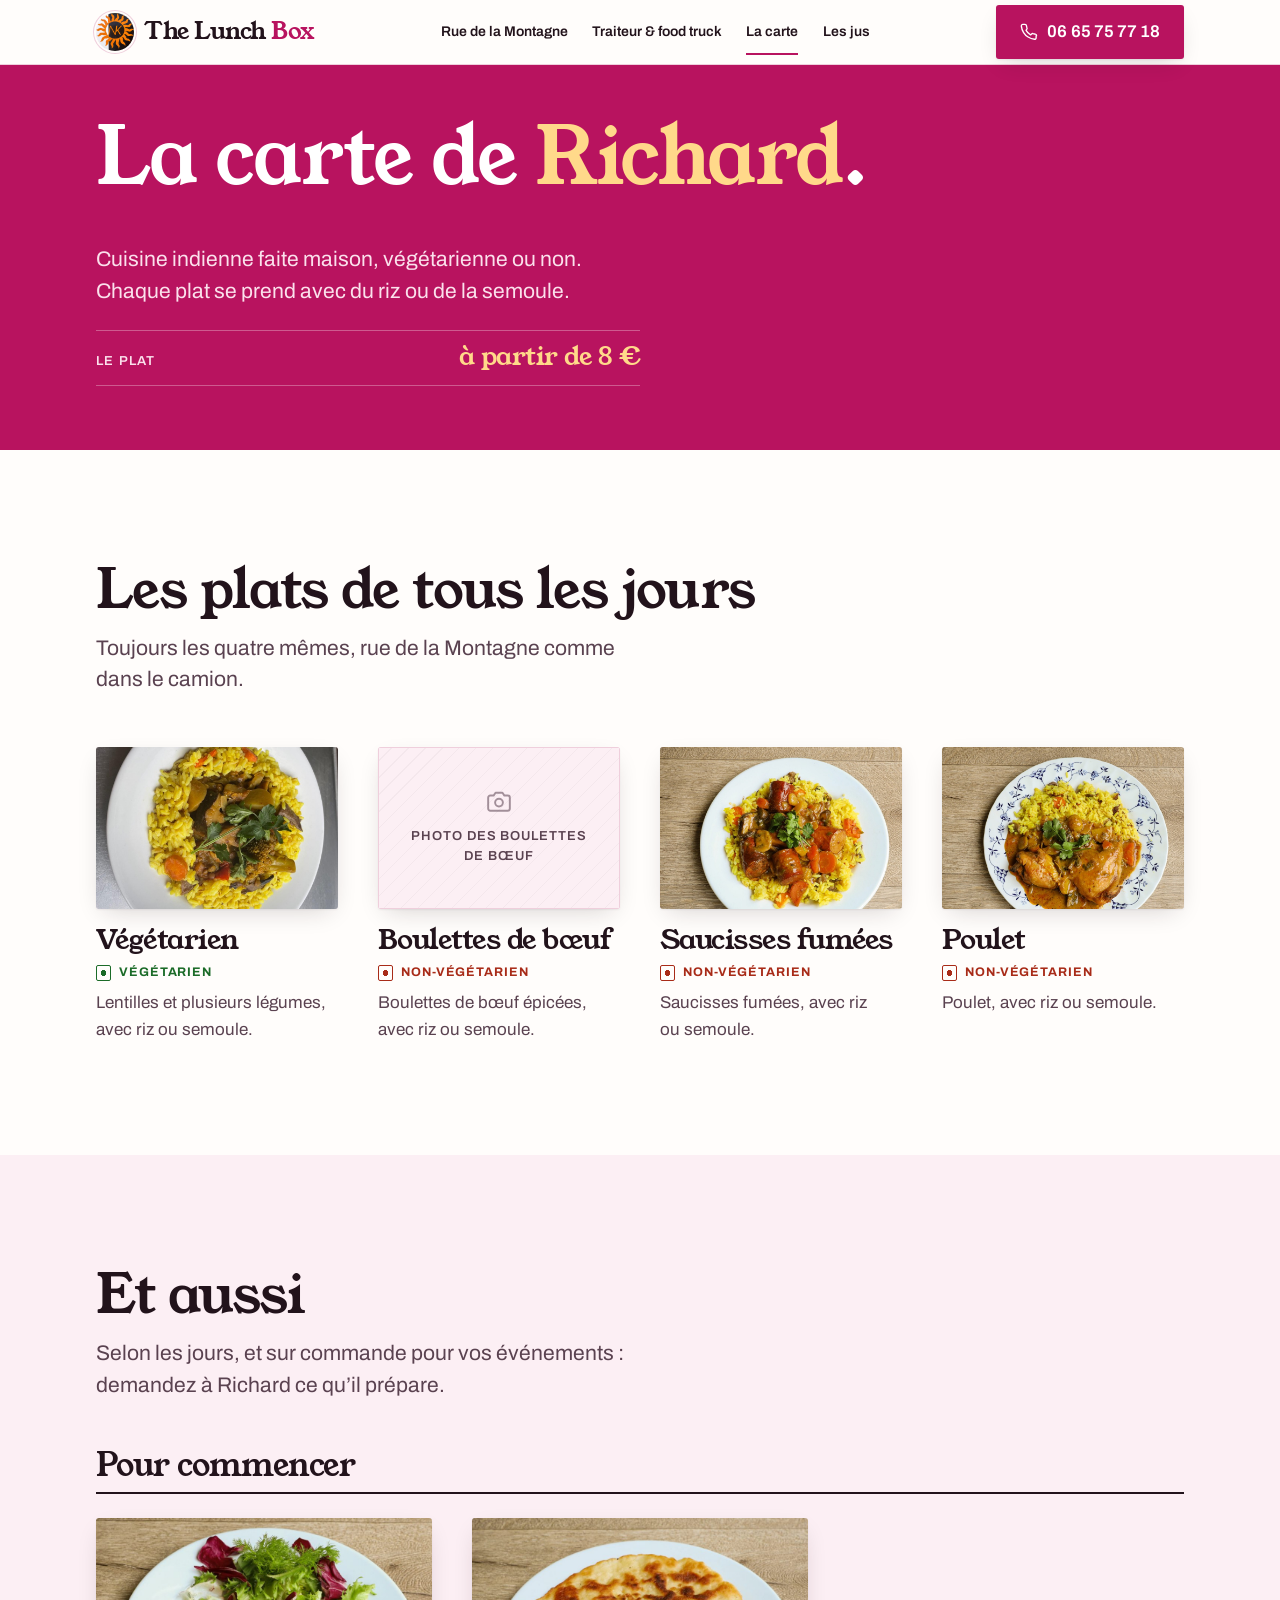
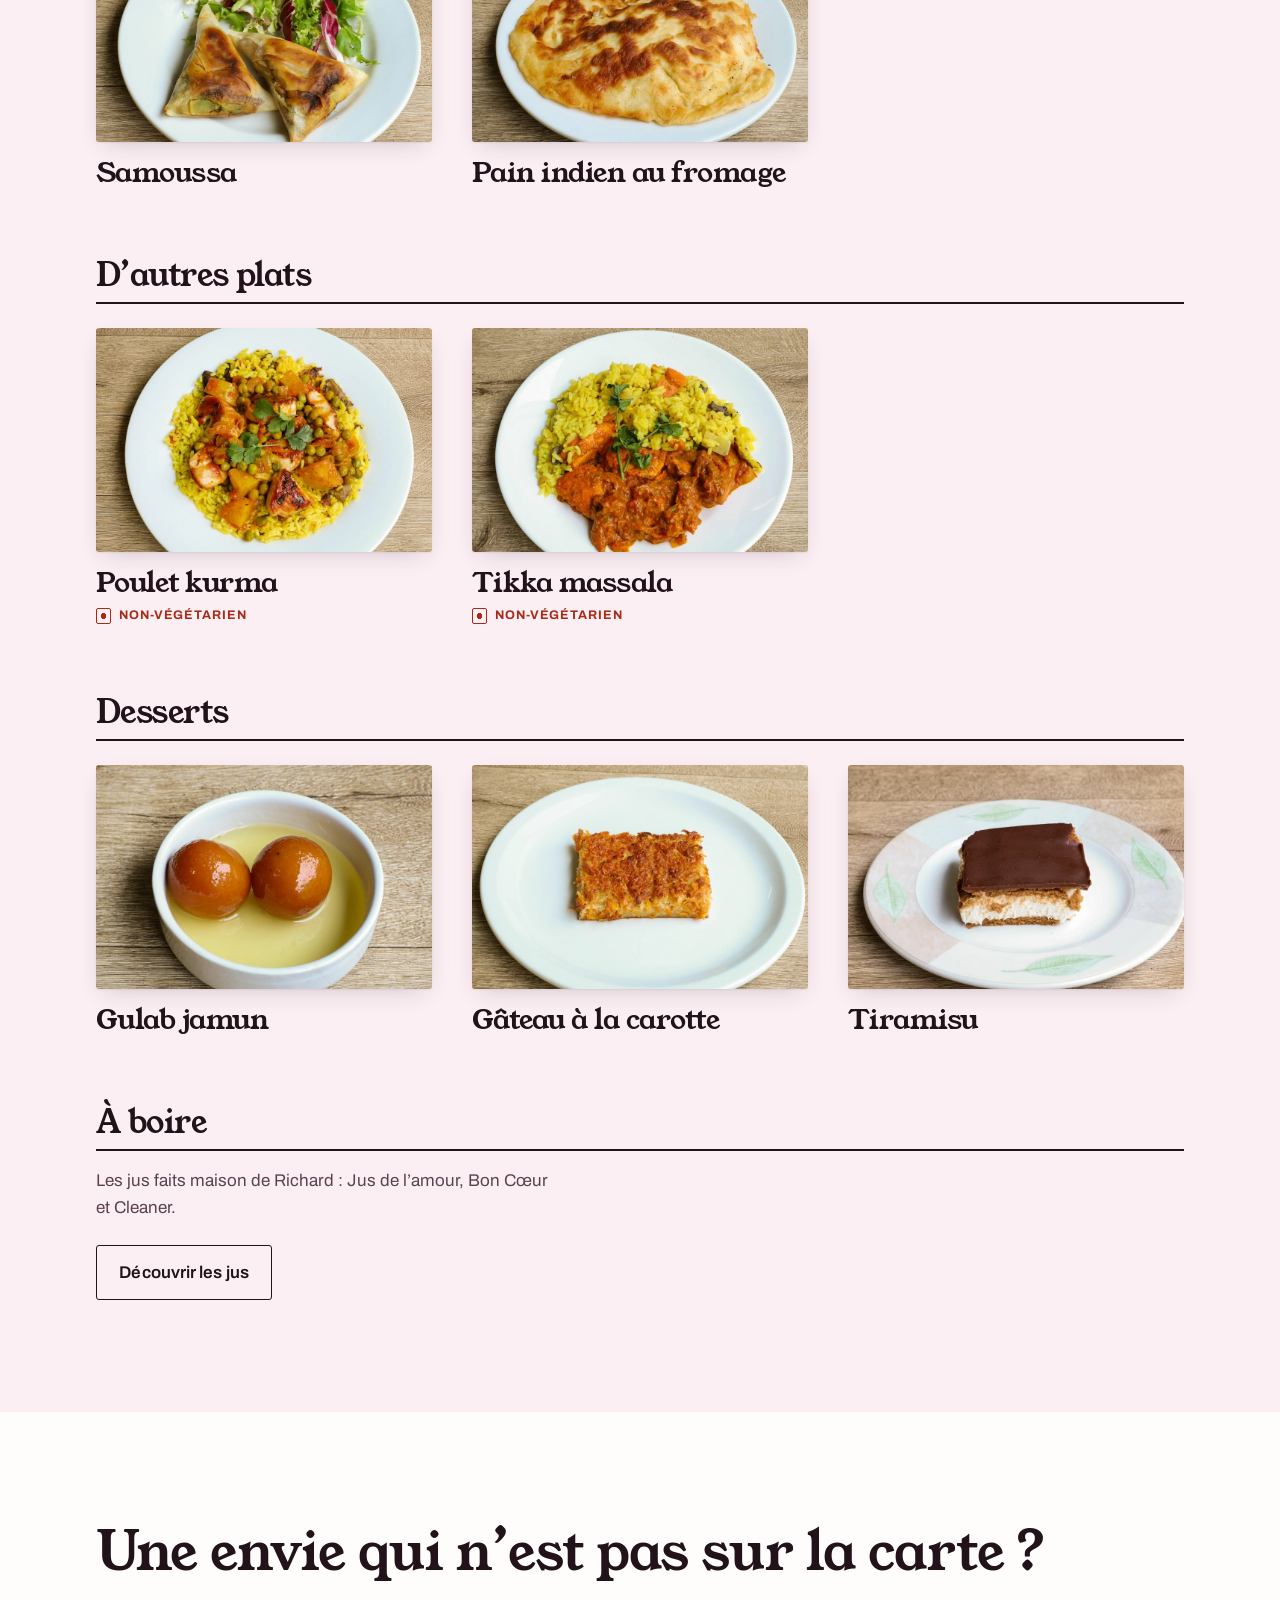
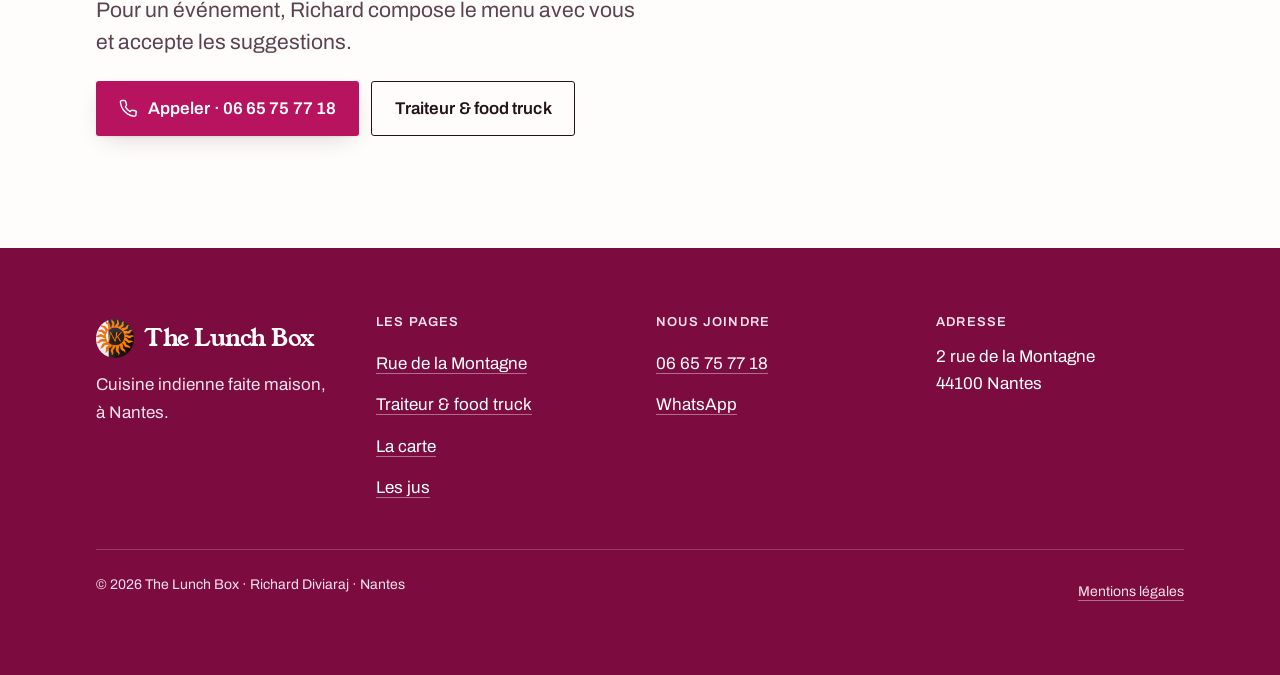
==== carte.html @ 234e93e1 "Passe le site à cinq pages, en couleurs vives, avec les retours de Richard - Accueil rue de la Monta" ====
<!doctype html>
<html lang="fr">
<head>
<meta charset="utf-8">
<meta name="viewport" content="width=device-width, initial-scale=1">
<title>La carte — cuisine indienne de Richard, The Lunch Box Nantes</title>
<meta name="description" content="La carte de The Lunch Box à Nantes : poulet, boulettes de bœuf, saucisses fumées, végétarien, avec riz ou semoule, à partir de 8 €. Samoussas, pain indien au fromage, poulet kurma, tikka massala, gulab jamun, desserts.">
<link rel="canonical" href="https://thelunchbox-nantes.fr/carte.html">
<meta name="theme-color" content="#B8135F">
<link rel="icon" href="favicon.ico" sizes="any">
<link rel="icon" href="assets/img/favicon-48.png" type="image/png" sizes="48x48">
<link rel="apple-touch-icon" href="assets/img/apple-touch-icon.png">

<meta property="og:url" content="https://thelunchbox-nantes.fr/carte.html">
<meta property="og:type" content="website">
<meta property="og:locale" content="fr_FR">
<meta property="og:site_name" content="The Lunch Box">
<meta property="og:title" content="La carte de Richard — The Lunch Box, Nantes">
<meta property="og:description" content="Cuisine indienne faite maison, à partir de 8 €.">
<meta property="og:image" content="https://thelunchbox-nantes.fr/assets/img/lunchbox.jpg">

<link rel="preconnect" href="https://fonts.googleapis.com">
<link rel="preconnect" href="https://fonts.gstatic.com" crossorigin>
<link href="https://fonts.googleapis.com/css2?family=Young+Serif&family=Archivo:wght@400;500;600;700&display=swap" rel="stylesheet">
<link rel="stylesheet" href="assets/css/site.css?v=2026-10-14c">

<script type="application/ld+json">
{
  "@context": "https://schema.org",
  "@type": "Menu",
  "name": "La carte de The Lunch Box",
  "url": "https://thelunchbox-nantes.fr/carte.html",
  "inLanguage": "fr",
  "hasMenuSection": [
    {
      "@type": "MenuSection",
      "name": "Les plats de tous les jours",
      "hasMenuItem": [
        { "@type": "MenuItem", "name": "Végétarien", "description": "Lentilles et plusieurs légumes, avec riz ou semoule.", "suitableForDiet": "https://schema.org/VegetarianDiet" },
        { "@type": "MenuItem", "name": "Boulettes de bœuf", "description": "Boulettes de bœuf épicées, avec riz ou semoule." },
        { "@type": "MenuItem", "name": "Saucisses fumées", "description": "Saucisses fumées, avec riz ou semoule." },
        { "@type": "MenuItem", "name": "Poulet", "description": "Poulet, avec riz ou semoule." }
      ]
    },
    {
      "@type": "MenuSection",
      "name": "Et aussi",
      "hasMenuItem": [
        { "@type": "MenuItem", "name": "Samoussa" },
        { "@type": "MenuItem", "name": "Pain indien au fromage" },
        { "@type": "MenuItem", "name": "Poulet kurma" },
        { "@type": "MenuItem", "name": "Tikka massala" },
        { "@type": "MenuItem", "name": "Gulab jamun" },
        { "@type": "MenuItem", "name": "Gâteau à la carotte" },
        { "@type": "MenuItem", "name": "Tiramisu" }
      ]
    }
  ]
}
</script>
</head>
<body>

<!-- Jeu d'icônes : tracé à la main, une seule graisse de trait. -->
<svg width="0" height="0" style="position:absolute" aria-hidden="true" focusable="false">
  <defs>
    <g id="i-phone" fill="none" stroke="currentColor" stroke-width="1.8" stroke-linecap="round" stroke-linejoin="round">
      <path d="M21.5 16.9v2.8a2 2 0 0 1-2.2 2 19.6 19.6 0 0 1-8.5-3 19.3 19.3 0 0 1-6-6 19.6 19.6 0 0 1-3-8.6 2 2 0 0 1 2-2.2h2.8a2 2 0 0 1 2 1.7c.1 1 .4 1.9.7 2.8a2 2 0 0 1-.4 2.1L8.1 9.9a16 16 0 0 0 6 6l1.4-1.3a2 2 0 0 1 2.1-.4c.9.3 1.8.6 2.8.7a2 2 0 0 1 1.7 2Z"/>
    </g>
    <g id="i-pin" fill="none" stroke="currentColor" stroke-width="1.8" stroke-linecap="round" stroke-linejoin="round">
      <path d="M20 10.5c0 5.7-8 11.5-8 11.5s-8-5.8-8-11.5a8 8 0 0 1 16 0Z"/><circle cx="12" cy="10.3" r="2.9"/>
    </g>
    <g id="i-route" fill="none" stroke="currentColor" stroke-width="1.8" stroke-linecap="round" stroke-linejoin="round">
      <path d="M21.4 2.6 2.9 10.2c-.8.3-.8 1.5.1 1.7l7.6 2 2 7.6c.2.9 1.4.9 1.7.1Z"/>
    </g>
    <g id="i-camera" fill="none" stroke="currentColor" stroke-width="1.8" stroke-linecap="round" stroke-linejoin="round">
      <path d="M22 19a2 2 0 0 1-2 2H4a2 2 0 0 1-2-2V9a2 2 0 0 1 2-2h3l1.8-2.6h6.4L17 7h3a2 2 0 0 1 2 2Z"/><circle cx="12" cy="13.5" r="3.6"/>
    </g>
    <g id="i-ext" fill="none" stroke="currentColor" stroke-width="1.8" stroke-linecap="round" stroke-linejoin="round">
      <path d="M7 17 17 7M9.5 7H17v7.5"/>
    </g>
    <path id="i-star" d="M12 2.4 15 8.5l6.7 1-4.9 4.7 1.2 6.7L12 17.7l-6 3.2 1.2-6.7L2.3 9.5l6.7-1Z" fill="currentColor"/>
    <path id="i-wa" fill="currentColor" d="M12.05 0C5.5 0 .16 5.34.16 11.89c0 2.1.55 4.15 1.59 5.95L.06 24l6.3-1.65a11.88 11.88 0 0 0 5.69 1.45c6.55 0 11.89-5.34 11.89-11.89A11.82 11.82 0 0 0 12.05 0Zm0 21.79a9.87 9.87 0 0 1-5.03-1.38l-.36-.21-3.74.98 1-3.65-.24-.37a9.86 9.86 0 0 1-1.51-5.26 9.89 9.89 0 0 1 16.88-6.99 9.83 9.83 0 0 1 2.89 7 9.89 9.89 0 0 1-9.89 9.88Zm5.42-7.4c-.3-.15-1.76-.87-2.03-.97-.27-.1-.47-.15-.67.15-.2.3-.77.96-.94 1.16-.18.2-.35.22-.65.08-.3-.15-1.25-.47-2.39-1.48-.88-.79-1.48-1.76-1.65-2.06-.17-.3-.02-.46.13-.6.14-.14.3-.35.44-.52.15-.18.2-.3.3-.5.1-.2.05-.37-.02-.52-.08-.15-.67-1.61-.92-2.2-.24-.58-.49-.5-.67-.51h-.57c-.2 0-.52.07-.79.37-.27.3-1.04 1.02-1.04 2.48s1.07 2.87 1.21 3.07c.15.2 2.1 3.2 5.08 4.49.71.3 1.26.49 1.7.62.7.23 1.35.2 1.87.12.57-.09 1.75-.72 2-1.41.25-.7.25-1.29.18-1.42-.08-.12-.28-.2-.57-.35Z"/>
  </defs>
</svg>

<header class="top">
  <div class="wrap top__in">
    <a class="mark" href="index.html"><img src="assets/img/logo-nk.jpg" alt="" width="40" height="40"><span>The&nbsp;Lunch&nbsp;<em>Box</em></span></a>
    <nav class="nav" aria-label="Pages du site">
      <a href="index.html"><span class="nav__plus">Rue de la </span>Montagne</a>
      <a href="food-truck.html">Traiteur<span class="nav__plus"> &amp; food truck</span></a>
      <a href="carte.html" aria-current="page">La carte</a>
      <a href="jus.html">Les jus</a>
    </nav>
    <a class="btn btn--go" href="tel:+33665757718">
      <svg width="18" height="18" viewBox="0 0 24 24" aria-hidden="true"><use href="#i-phone"/></svg>
      06 65 75 77 18
    </a>
  </div>
</header>

<main id="haut">

  <!-- EN-TÊTE ----------------------------------------------------------- -->
  <div class="splash">
  <section class="wrap hero" style="padding-bottom:clamp(2.5rem,6vw,4rem)">
    <h1 class="t-hero">La carte de <em>Richard</em>.</h1>
    <p class="lede muted" style="max-width:44ch">Cuisine indienne faite maison, végétarienne ou non.
      Chaque plat se prend avec du riz ou de la semoule.</p>
    <dl class="facts" style="max-width:34rem">
      <div><dt>Le plat</dt><dd class="price">à partir de 8 €</dd></div>
    </dl>
  </section>
  </div>

  <!-- LES QUATRE PLATS -------------------------------------------------- -->
  <section id="plats" class="band">
    <div class="wrap">
      <h2 class="t-sect">Les plats de tous les jours</h2>
      <p class="lede muted" style="margin-top:.85rem;max-width:46ch">Toujours les quatre mêmes, rue de la Montagne
        comme dans le camion.</p>

      <div class="dishes">
        <article class="dish">
          <figure class="shot shot--wide">
            <img src="assets/img/vegetarien.jpg" alt="Plat végétarien, légumes et champignons sur du riz safrané" width="900" height="600" loading="lazy" decoding="async">
          </figure>
          <h3 class="t-item">Végétarien</h3>
          <p class="mark-veg" data-veg="oui">Végétarien</p>
          <p>Lentilles et plusieurs légumes, avec riz ou semoule.</p>
        </article>

        <article class="dish">
          <figure class="shot shot--wide">
            <!-- REMPLACER PAR : <img src="assets/img/boeuf.jpg" alt="Boulettes de bœuf épicées" width="900" height="600"> -->
            <span class="shot__todo">
              <svg width="26" height="26" viewBox="0 0 24 24" aria-hidden="true"><use href="#i-camera"/></svg>
              <span>Photo des boulettes de bœuf</span>
            </span>
          </figure>
          <h3 class="t-item">Boulettes de bœuf</h3>
          <p class="mark-veg" data-veg="non">Non-végétarien</p>
          <p>Boulettes de bœuf épicées, avec riz ou semoule.</p>
        </article>

        <article class="dish">
          <figure class="shot shot--wide">
            <img src="assets/img/saucisses.jpg" alt="Saucisses fumées" width="900" height="600" loading="lazy" decoding="async">
          </figure>
          <h3 class="t-item">Saucisses fumées</h3>
          <p class="mark-veg" data-veg="non">Non-végétarien</p>
          <p>Saucisses fumées, avec riz ou semoule.</p>
        </article>

        <article class="dish">
          <figure class="shot shot--wide">
            <img src="assets/img/poulet.jpg" alt="Poulet en sauce, avec du riz" width="900" height="600" loading="lazy" decoding="async">
          </figure>
          <h3 class="t-item">Poulet</h3>
          <p class="mark-veg" data-veg="non">Non-végétarien</p>
          <p>Poulet, avec riz ou semoule.</p>
        </article>
      </div>
    </div>
  </section>

  <!-- ET AUSSI ---------------------------------------------------------- -->
  <section id="et-aussi" class="band band--paper">
    <div class="wrap">
      <h2 class="t-sect">Et aussi</h2>
      <p class="lede muted" style="margin-top:.85rem;max-width:48ch">Selon les jours, et sur commande pour
        vos événements : demandez à Richard ce qu’il prépare.</p>

      <div class="menu-group" style="margin-top:clamp(2rem,5vw,3rem)">
        <h3>Pour commencer</h3>
        <div class="dishes dishes--3">
          <article class="dish">
            <figure class="shot shot--wide">
              <img src="assets/img/samoussa.jpg" alt="Deux samoussas et une salade verte" width="900" height="600" loading="lazy" decoding="async">
            </figure>
            <h3 class="t-item">Samoussa</h3>
          </article>
          <article class="dish">
            <figure class="shot shot--wide">
              <img src="assets/img/pain-fromage.jpg" alt="Pain indien au fromage, doré" width="900" height="600" loading="lazy" decoding="async">
            </figure>
            <h3 class="t-item">Pain indien au fromage</h3>
          </article>
        </div>
      </div>

      <div class="menu-group">
        <h3>D’autres plats</h3>
        <div class="dishes dishes--3">
          <article class="dish">
            <figure class="shot shot--wide">
              <img src="assets/img/poulet-kurma.jpg" alt="Poulet kurma aux petits pois sur riz safrané" width="900" height="600" loading="lazy" decoding="async">
            </figure>
            <h3 class="t-item">Poulet kurma</h3>
            <p class="mark-veg" data-veg="non">Non-végétarien</p>
          </article>
          <article class="dish">
            <figure class="shot shot--wide">
              <img src="assets/img/tikka-massala.jpg" alt="Tikka massala en sauce orangée, avec du riz" width="900" height="600" loading="lazy" decoding="async">
            </figure>
            <h3 class="t-item">Tikka massala</h3>
            <p class="mark-veg" data-veg="non">Non-végétarien</p>
          </article>
        </div>
      </div>

      <div class="menu-group">
        <h3>Desserts</h3>
        <div class="dishes dishes--3">
          <article class="dish">
            <figure class="shot shot--wide">
              <img src="assets/img/gulab-jamun.jpg" alt="Deux gulab jamun dans leur sirop" width="900" height="600" loading="lazy" decoding="async">
            </figure>
            <h3 class="t-item">Gulab jamun</h3>
          </article>
          <article class="dish">
            <figure class="shot shot--wide">
              <img src="assets/img/gateau-carotte.jpg" alt="Une part de gâteau à la carotte" width="900" height="600" loading="lazy" decoding="async">
            </figure>
            <h3 class="t-item">Gâteau à la carotte</h3>
          </article>
          <article class="dish">
            <figure class="shot shot--wide">
              <img src="assets/img/tiramisu.jpg" alt="Une part de tiramisu nappée de chocolat" width="900" height="600" loading="lazy" decoding="async">
            </figure>
            <h3 class="t-item">Tiramisu</h3>
          </article>
        </div>
      </div>

      <div class="menu-group">
        <h3>À boire</h3>
        <p class="muted" style="margin-top:1rem;max-width:52ch">Les jus faits maison de Richard :
          Jus de l’amour, Bon Cœur et Cleaner.</p>
        <div class="stack"><a class="btn btn--line" href="jus.html">Découvrir les jus</a></div>
      </div>
    </div>
  </section>

  <!-- COMMANDER --------------------------------------------------------- -->
  <section id="commander" class="band">
    <div class="wrap">
      <h2 class="t-sect">Une envie qui n’est pas sur la carte ?</h2>
      <p class="lede muted" style="margin-top:.85rem;max-width:46ch">Pour un événement, Richard compose le menu
        avec vous et accepte les suggestions.</p>
      <div class="stack">
        <a class="btn btn--go" href="tel:+33665757718">
          <svg width="19" height="19" viewBox="0 0 24 24" aria-hidden="true"><use href="#i-phone"/></svg>
          Appeler · 06 65 75 77 18
        </a>
        <a class="btn btn--line" href="food-truck.html">Traiteur &amp; food truck</a>
      </div>
    </div>
  </section>
</main>

<footer class="foot">
  <div class="wrap">
    <div class="foot__grid">
      <div>
        <p class="mark" style="margin-bottom:.4rem"><img src="assets/img/logo-nk.jpg" alt="" width="40" height="40" loading="lazy">The Lunch Box</p>
        <p class="muted">Cuisine indienne faite maison, à Nantes.</p>
      </div>
      <div>
        <p class="label">Les pages</p>
        <p style="margin-top:.6rem"><a href="index.html">Rue de la Montagne</a></p>
        <p><a href="food-truck.html">Traiteur &amp; food truck</a></p>
        <p><a href="carte.html">La carte</a></p>
        <p><a href="jus.html">Les jus</a></p>
      </div>
      <div>
        <p class="label">Nous joindre</p>
        <p style="margin-top:.6rem"><a href="tel:+33665757718">06 65 75 77 18</a></p>
        <p><a href="https://wa.me/33665757718">WhatsApp</a></p>
      </div>
      <div>
        <p class="label">Adresse</p>
        <p style="margin-top:.6rem">2 rue de la Montagne<br>44100 Nantes</p>
      </div>
    </div>
    <p class="foot__legal"><span>© <span id="annee">2026</span> The Lunch Box · Richard Diviaraj · Nantes</span> <a href="mentions-legales.html">Mentions légales</a></p>
  </div>
</footer>

<nav class="callbar" aria-label="Actions rapides">
  <a href="tel:+33665757718">
    <svg width="18" height="18" viewBox="0 0 24 24" aria-hidden="true"><use href="#i-phone"/></svg>
    Commander
  </a>
  <a href="https://wa.me/33665757718">
    <svg width="17" height="17" viewBox="0 0 24 24" aria-hidden="true"><use href="#i-wa"/></svg>
    WhatsApp
  </a>
  <a href="index.html">
    <svg width="17" height="17" viewBox="0 0 24 24" aria-hidden="true"><use href="#i-pin"/></svg>
    Y aller
  </a>
</nav>

<script>
document.getElementById('annee').textContent = new Date().getFullYear();
</script>

</body>
</html>
---- assets/css/site.css ----
/* ============================================================================
   The Lunch Box — feuille de style partagée
   Une seule feuille pour tout le site. Chaque page change sa couleur de
   marque via <html data-brand="…"> (voir « Déclinaisons » en bas de fichier).
   ========================================================================= */

/* --- 1. Jetons ----------------------------------------------------------- */

:root {
  /* Fond — blanc chaud. Richard n'aime pas le beige : la couleur vient des
     aplats de marque, pas du fond. */
  --paper:       #FFFDFB;
  --paper-deep:  #FCEFF4;
  --paper-edge:  #EFCFDC;

  /* Encre — un noir aubergine, jamais un noir pur */
  --ink:         #22131B;
  --ink-soft:    #5A4250;   /* texte secondaire : teinté depuis l'encre, jamais gris */

  /* Les couleurs fixes de chaque page — elles servent aussi à signaler une
     page depuis une autre (nav, liens croisés). */
  --rani:        #B8135F;   /* rose rani : la rue de la Montagne et la carte */
  --rani-deep:   #7C0B3F;
  --sun:         #F4C21A;   /* jaune camionnette : traiteur & food truck */
  --sun-deep:    #E5AE00;
  --sun-soft:    #FBE7A1;
  --indigo:      #2B2C7C;   /* le cadre des étiquettes : les jus */
  --indigo-deep: #1A1A52;

  /* Curcuma — filets, pastilles, chiffres. Jamais du texte courant sur blanc. */
  --turmeric:    #E3A008;
  --turmeric-ink:#8A5D02;

  /* Piment — le carré non-végétarien et le filet imprimé */
  --chili:       #A82B18;

  /* Marque de la page courante (rue de la Montagne par défaut) */
  --brand:          var(--rani);
  --brand-deep:     var(--rani-deep);
  --on-brand:       #FFFFFF;
  --on-brand-soft:  #FBE1EC;   /* texte secondaire sur la marque (≥ 4,5:1) */
  --on-brand-accent:#FFD98A;   /* souci pâle : chiffres et mots mis en avant sur la marque */

  /* La seule couleur d'action : un bouton plein = commander */
  --action:      var(--rani);
  --action-deep: var(--rani-deep);
  --on-action:   #FFFFFF;

  /* Typographie */
  --display: "Young Serif", "Iowan Old Style", Georgia, serif;
  --text:    "Archivo", -apple-system, BlinkMacSystemFont, "Segoe UI", sans-serif;

  /* Rythme */
  --gap:     clamp(1rem, 3vw, 1.5rem);
  --pad:     clamp(1rem, 5vw, 4.5rem);
  --band:    clamp(3.5rem, 9vw, 7rem);
  --measure: 66ch;
  --wrap:    76rem;

  --radius:  3px;
  --lift:    0 1px 2px rgba(34, 19, 27, .06), 0 8px 24px -8px rgba(34, 19, 27, .2);
  --lift-lg: 0 2px 4px rgba(34, 19, 27, .07), 0 20px 48px -16px rgba(34, 19, 27, .28);

  --ease: cubic-bezier(.16, 1, .3, 1);
}

/* --- 2. Base ------------------------------------------------------------- */

*, *::before, *::after { box-sizing: border-box; }

html {
  -webkit-text-size-adjust: 100%;
  scroll-behavior: smooth;
  scroll-padding-top: 7rem;
}

body {
  margin: 0;
  background: var(--paper);
  color: var(--ink);
  font-family: var(--text);
  font-size: clamp(1rem, .96rem + .2vw, 1.0625rem);
  line-height: 1.6;
  font-synthesis-weight: none;
  -webkit-font-smoothing: antialiased;
  overflow-x: hidden;
}

img, svg, iframe { display: block; max-width: 100%; }
img { height: auto; }

h1, h2, h3 {
  font-family: var(--display);
  font-weight: 400;
  letter-spacing: -.018em;
  line-height: 1.04;
  text-wrap: balance;
  margin: 0;
}

p { margin: 0; text-wrap: pretty; }

a { color: inherit; }

ul, ol, dl, dd { margin: 0; padding: 0; }
li { list-style: none; }

/* Surfaces du navigateur — elles font aussi partie du design */
::selection { background: var(--brand); color: var(--on-brand); }
:root { caret-color: var(--brand); accent-color: var(--brand); }

:where(a, button, [tabindex]):focus-visible {
  outline: 2.5px solid var(--brand);
  outline-offset: 3px;
  border-radius: 2px;
}

@supports (scrollbar-color: red blue) {
  html { scrollbar-color: var(--paper-edge) var(--paper); scrollbar-width: thin; }
}

.sr {
  position: absolute; width: 1px; height: 1px;
  padding: 0; margin: -1px; overflow: hidden;
  clip-path: inset(50%); white-space: nowrap;
}

/* --- 3. Échelle typographique ------------------------------------------- */

.t-hero  { font-size: clamp(2.3rem, 1.4rem + 4.4vw, 6rem); }
.t-sect  { font-size: clamp(1.9rem, 1.3rem + 2.8vw, 3.4rem); }
.t-item  { font-size: clamp(1.3rem, 1.1rem + 1vw, 1.75rem); }
.t-quote { font-size: clamp(1.2rem, 1.02rem + .9vw, 1.6rem); line-height: 1.34; }

.lede {
  font-size: clamp(1.08rem, 1rem + .5vw, 1.32rem);
  line-height: 1.5;
  max-width: 34ch;
}

.prose { max-width: var(--measure); }
.muted { color: var(--ink-soft); }

.label {
  font-size: .8125rem;
  font-weight: 600;
  letter-spacing: .09em;
  text-transform: uppercase;
  color: var(--ink-soft);
}

/* --- 4. Structure -------------------------------------------------------- */

.wrap {
  width: 100%;
  max-width: var(--wrap);
  margin-inline: auto;
  padding-inline: var(--pad);
}

.band { padding-block: var(--band); }
.band--paper { background: var(--paper-deep); }
.band--leaf  { background: var(--brand); color: var(--on-brand); }
.band--leaf .muted { color: var(--on-brand-soft); }

/* Filet imprimé au tampon — le seul motif du site, une seule fonction :
   marquer le haut d'un bandeau. */
.blockprint {
  height: 12px;
  background:
    repeating-linear-gradient(90deg,
      var(--turmeric) 0 6px, transparent 6px 12px,
      var(--chili) 12px 15px, transparent 15px 24px);
  opacity: .9;
}

.rule {
  border: 0;
  height: 1px;
  background: var(--paper-edge);
  margin: 0;
}
.band--leaf .rule { background: rgba(255, 255, 255, .22); }

/* --- 5. Boutons ---------------------------------------------------------- */

.btn {
  display: inline-flex;
  align-items: center;
  justify-content: center;
  gap: .6rem;
  min-height: 3rem;
  padding: .8rem 1.4rem;
  border: 1px solid transparent;
  border-radius: var(--radius);
  font: inherit;
  font-weight: 600;
  letter-spacing: .005em;
  text-decoration: none;
  cursor: pointer;
  transition: transform .25s var(--ease), background-color .25s var(--ease),
              border-color .25s var(--ease), box-shadow .25s var(--ease);
}
.btn svg { flex: none; }

.btn--go    { background: var(--action); color: var(--on-action); box-shadow: var(--lift); }
.btn--go:hover    { background: var(--action-deep); transform: translateY(-2px); box-shadow: var(--lift-lg); }
.btn--go:active   { transform: translateY(0); }

.btn--line  { border-color: currentColor; color: var(--ink); }
.btn--line:hover  { background: var(--ink); color: var(--paper); border-color: var(--ink); }

/* Sur un aplat de marque, le bouton plein s'inverse : blanc, texte de marque */
:is(.band--leaf, .splash) .btn--go { background: var(--on-brand); color: var(--brand-deep); }
:is(.band--leaf, .splash) .btn--go:hover { background: var(--on-brand-soft); }
:is(.band--leaf, .splash) .btn--line { color: var(--on-brand); }
:is(.band--leaf, .splash) .btn--line:hover { background: var(--on-brand); color: var(--brand-deep); border-color: var(--on-brand); }

.btn--wa    { background: #0F7A6D; color: #fff; }
.btn--wa:hover { background: #0A5F55; transform: translateY(-2px); }

.btn--full { width: 100%; }

/* --- 6. En-tête ---------------------------------------------------------- */

.top {
  position: sticky;
  top: 0;
  z-index: 40;
  background: color-mix(in srgb, var(--paper) 92%, transparent);
  backdrop-filter: blur(10px) saturate(1.4);
  border-bottom: 1px solid var(--paper-edge);
}

.top__in {
  display: flex;
  flex-wrap: wrap;
  align-items: center;
  justify-content: space-between;
  gap: 0 var(--gap);
  min-height: 4rem;
}

/* Le logo NK de Richard, en coin, devant le nom */
.mark {
  display: inline-flex;
  align-items: center;
  gap: .6rem;
  font-family: var(--display);
  font-size: clamp(1.2rem, 1.08rem + .5vw, 1.5rem);
  letter-spacing: -.02em;
  text-decoration: none;
  white-space: nowrap;
  padding-block: .45rem;
}
.mark img {
  width: 2.4rem; height: 2.4rem;
  border-radius: 50%;
  box-shadow: 0 0 0 2px var(--paper), 0 0 0 3px var(--paper-edge);
}
.mark em { font-style: normal; color: var(--brand); }

/* Les pages du site. Sur téléphone, elles passent sur une deuxième ligne
   qui défile à l'horizontale : quatre pages, ça ne se cache pas dans un menu. */
.nav {
  order: 3;
  display: flex;
  gap: 1.25rem;
  width: calc(100% + 2 * var(--pad));
  margin-inline: calc(-1 * var(--pad));
  padding: 0 var(--pad) .1rem;
  overflow-x: auto;
  scrollbar-width: none;
  font-size: .875rem;
  font-weight: 600;
  border-top: 1px solid var(--paper-edge);
}
.nav::-webkit-scrollbar { display: none; }
.nav a {
  flex: none;
  text-decoration: none;
  padding-block: .7rem .6rem;
  border-bottom: 2.5px solid transparent;
  white-space: nowrap;
  transition: border-color .2s var(--ease), color .2s var(--ease);
}
.nav a:hover { border-bottom-color: var(--paper-edge); }
.nav a[aria-current="page"] { border-bottom-color: var(--brand); }

@media (min-width: 62rem) {
  .nav {
    order: 0;
    width: auto;
    margin: 0;
    padding: 0;
    gap: clamp(1.1rem, 1.9vw, 1.9rem);
    border-top: 0;
    overflow: visible;
  }
}

.top .btn { display: none; }
@media (min-width: 48rem) { .top .btn { display: inline-flex; } }

/* --- 7. Ouverture (le moment vivant du site) ---------------------------- */

.status {
  display: inline-flex;
  align-items: center;
  gap: .6rem;
  padding: .6rem 1.05rem .6rem .85rem;
  border-radius: 999px;
  border: 1px solid var(--paper-edge);
  background: var(--paper);
  color: var(--ink);
  font-size: .875rem;
  font-weight: 600;
  line-height: 1.35;
  text-align: left;
  text-decoration: none;
  transition: border-color .25s var(--ease), background-color .25s var(--ease);
}
.status:hover { border-color: var(--ink-soft); }
.status__dot {
  flex: none;
  width: .6rem; height: .6rem;
  border-radius: 50%;
  background: var(--ink-soft);
}
.status[data-open="oui"] { border-color: #9ABF98; background: #EAF3E7; color: #1B3A1E; }
.status[data-open="oui"] .status__dot {
  background: #2E8B36;
  animation: beat 2.4s var(--ease) infinite;
}
.status[data-open="bientot"] { border-color: #E6C888; background: #FBF2DC; color: var(--turmeric-ink); }
.status[data-open="bientot"] .status__dot { background: var(--turmeric); }

@keyframes beat {
  0%, 100% { box-shadow: 0 0 0 0 rgba(46, 139, 54, .55); }
  70%      { box-shadow: 0 0 0 .5rem rgba(46, 139, 54, 0); }
}

:is(.band--leaf, .splash) .status { background: rgba(255, 255, 255, .12); border-color: rgba(255, 255, 255, .4); color: var(--on-brand); }
:is(.band--leaf, .splash) .status__dot { background: var(--on-brand-soft); }
:is(.band--leaf, .splash) .status[data-open="oui"] { background: #fff; border-color: #fff; color: #1B3A1E; }
:is(.band--leaf, .splash) .status[data-open="oui"] .status__dot { background: #2E8B36; }
:is(.band--leaf, .splash) .status[data-open="bientot"] { background: #FBF2DC; border-color: #FBF2DC; color: var(--turmeric-ink); }
:is(.band--leaf, .splash) .status[data-open="bientot"] .status__dot { background: var(--turmeric); }

/* --- 8. Accueil ---------------------------------------------------------- */

.hero { padding-block: clamp(2rem, 4.5vw, 3.25rem) clamp(3rem, 7vw, 5.5rem); }

/* Le titre court sur toute la largeur : c'est la manchette.
   Les faits et la photo se partagent la ligne en dessous. */
.hero h1 { margin-block: 1.25rem clamp(1.75rem, 4vw, 2.75rem); }
.hero h1:first-child { margin-top: 0; }
.hero h1 em { font-style: normal; color: var(--brand); }

.hero__grid { display: grid; gap: clamp(2rem, 5vw, 3.5rem); }

@media (min-width: 62rem) {
  .hero__grid {
    grid-template-columns: minmax(0, 1fr) minmax(0, .82fr);
    align-items: start;
  }
  .hero .lede { max-width: 38ch; }
}

.hero__actions {
  display: flex;
  flex-wrap: wrap;
  gap: .75rem;
  margin-top: 1.5rem;
}
.hero__actions .btn { flex: 1 1 auto; }
@media (min-width: 30rem) { .hero__actions .btn { flex: 0 0 auto; } }

/* Bandeau d'accueil pleine largeur, dans la couleur de la page */
.splash { background: var(--brand); color: var(--on-brand); }
.splash .muted { color: var(--on-brand-soft); }
.splash .hero h1 em { color: var(--on-brand-accent); }
.splash .facts, .splash .facts > div { border-color: rgba(255, 255, 255, .3); }
.splash .facts dt { color: var(--on-brand-soft); }
.splash .facts .price { color: var(--on-brand-accent); }
.splash .facts a { color: inherit; text-underline-offset: .2em; }
.splash .shot { box-shadow: 10px 10px 0 var(--brand-deep); border: 2px solid var(--on-brand); }

/* Les faits, en fiche produit — pas en cartes */
.facts {
  display: grid;
  gap: 0;
  margin-top: 1.5rem;
  border-top: 1px solid var(--paper-edge);
}
.facts > div {
  padding-block: .8rem;
  border-bottom: 1px solid var(--paper-edge);
}
.facts dt { font-size: .8125rem; font-weight: 600; letter-spacing: .09em; text-transform: uppercase; color: var(--ink-soft); }
.facts dd { font-weight: 500; margin-top: .15rem; }

/* Sur téléphone, l'étiquette passe au-dessus : plus de valeurs en drapeau
   à droite qui se coupent en deux. */
@media (min-width: 34rem) {
  .facts > div {
    display: flex;
    align-items: baseline;
    justify-content: space-between;
    gap: 1.5rem;
  }
  .facts dd { text-align: right; margin-top: 0; }
}
.facts .price {
  font-family: var(--display);
  font-size: 1.6rem;
  line-height: 1;
  color: var(--brand);
  letter-spacing: -.02em;
}

/* --- 9. Emplacements photo ---------------------------------------------- */
/* Tant que les vraies photos ne sont pas là, on montre un cadre assumé —
   pas un faux plat. Remplacer le <span> par <img> le moment venu. */

.shot {
  position: relative;
  margin: 0;
  overflow: hidden;
  border-radius: var(--radius);
  background: var(--paper-deep);
  box-shadow: var(--lift);
}
.shot img { width: 100%; height: 100%; object-fit: cover; }

.shot--tall   { aspect-ratio: 4 / 5; }
.shot--wide   { aspect-ratio: 3 / 2; }
.shot--face   { aspect-ratio: 1 / 1; }
.shot--trio   { aspect-ratio: 5 / 3; }
.shot--bottle { aspect-ratio: 6 / 11; }

.shot__todo {
  position: absolute;
  inset: 0;
  display: flex;
  flex-direction: column;
  align-items: center;
  justify-content: center;
  gap: .7rem;
  padding: 1.5rem;
  text-align: center;
  color: var(--ink-soft);
  background:
    repeating-linear-gradient(-45deg,
      transparent 0 11px, rgba(34, 19, 27, .035) 11px 12px);
  box-shadow: inset 0 0 0 1px var(--paper-edge);
}
.shot__todo span { font-size: .8125rem; font-weight: 600; letter-spacing: .07em; text-transform: uppercase; }
.shot__todo svg { opacity: .55; }

/* --- 10. La carte -------------------------------------------------------- */

.dishes {
  display: grid;
  gap: clamp(2rem, 4vw, 2.5rem);
  margin-top: clamp(2rem, 5vw, 3.25rem);
}
@media (min-width: 46rem) { .dishes { grid-template-columns: repeat(2, 1fr); } }
@media (min-width: 64rem) { .dishes { grid-template-columns: repeat(4, 1fr); } }
@media (min-width: 64rem) { .dishes--3 { grid-template-columns: repeat(3, 1fr); } }

.dish h3 { margin-block: 1rem .5rem; }
.dish p { color: var(--ink-soft); }

.menu-group + .menu-group { margin-top: clamp(2.75rem, 6vw, 4rem); }
.menu-group > h3 {
  font-size: clamp(1.4rem, 1.15rem + 1.1vw, 2rem);
  padding-bottom: .6rem;
  border-bottom: 2px solid var(--ink);
}
.menu-group .dishes { margin-top: 1.5rem; }

/* Le carré végé / non-végé — la vraie signalétique indienne, pas un emoji */
.mark-veg {
  display: inline-flex;
  align-items: center;
  gap: .5rem;
  font-size: .78rem;
  font-weight: 700;
  letter-spacing: .07em;
  text-transform: uppercase;
}
.mark-veg::before {
  content: "";
  width: .95rem; height: .95rem;
  border: 1.5px solid currentColor;
  border-radius: 2px;
  background:
    radial-gradient(circle at 50% 50%, currentColor 0 30%, transparent 31%);
}
.mark-veg[data-veg="oui"] { color: #1B6B28; }
.mark-veg[data-veg="non"] { color: var(--chili); }

/* --- 11. Horaires -------------------------------------------------------- */

.hours {
  margin-top: clamp(1.75rem, 4vw, 2.5rem);
  border-top: 1px solid rgba(255, 255, 255, .22);
}
.hours li {
  display: grid;
  grid-template-columns: 1fr auto;
  align-items: baseline;
  gap: .5rem 1rem;
  padding: 1rem .9rem 1rem 1rem;
  margin-inline: -1rem;
  border-bottom: 1px solid rgba(255, 255, 255, .22);
  border-radius: var(--radius);
  transition: background-color .3s var(--ease);
}
.hours__day  { font-family: var(--display); font-size: clamp(1.15rem, 1rem + .7vw, 1.5rem); }
.hours__time { font-size: clamp(1rem, .9rem + .5vw, 1.25rem); font-weight: 600; color: var(--on-brand-accent); text-align: right; white-space: nowrap; }
.hours__time small { display: block; font-size: inherit; }
@media (min-width: 34rem) { .hours__time small { display: inline; } .hours__time small::before { content: " · "; } }
.hours__note { grid-column: 1 / -1; font-size: .9375rem; color: var(--on-brand-soft); }
.hours li[data-off] .hours__time { color: var(--on-brand-soft); font-weight: 500; }

.hours li[data-today] { background: rgba(0, 0, 0, .16); }
.hours li[data-today] .hours__day::after {
  content: "aujourd’hui";
  display: inline-block;
  margin-left: .7rem;
  vertical-align: middle;
  padding: .2rem .5rem;
  border-radius: 2px;
  background: var(--on-brand-accent);
  color: var(--brand-deep);
  font-family: var(--text);
  font-size: .6875rem;
  font-weight: 700;
  letter-spacing: .08em;
  text-transform: uppercase;
}

/* --- 12. Avis ------------------------------------------------------------ */

.reviews { margin-top: clamp(1.5rem, 4vw, 2.5rem); }
.review { padding-block: clamp(1.75rem, 4vw, 2.5rem); border-top: 1px solid var(--paper-edge); }
.review:last-child { border-bottom: 1px solid var(--paper-edge); }
.review blockquote { margin: 0; font-family: var(--display); letter-spacing: -.01em; }
.review figcaption { margin-top: .9rem; display: flex; flex-wrap: wrap; align-items: center; gap: .35rem .8rem; font-size: .9375rem; color: var(--ink-soft); }
.stars { display: inline-flex; gap: .1rem; color: var(--turmeric-ink); }

@media (min-width: 54rem) {
  .reviews { display: grid; grid-template-columns: repeat(3, 1fr); gap: 0 clamp(2rem, 4vw, 3rem); }
  .review { border-top: 2px solid var(--ink); }
  .review:last-child { border-bottom: 0; }
}

/* --- 13. Contact & carte ------------------------------------------------- */

.contact__grid { display: grid; gap: clamp(2rem, 5vw, 3.5rem); align-items: start; }
@media (min-width: 58rem) { .contact__grid { grid-template-columns: minmax(0, 1fr) minmax(0, 1.1fr); } }
.contact__grid--mid { align-items: center; }

.map {
  border: 1px solid var(--paper-edge);
  border-radius: var(--radius);
  overflow: hidden;
  background: var(--paper-deep);
  box-shadow: var(--lift);
}
.map iframe { width: 100%; height: clamp(260px, 42vw, 400px); border: 0; }
.map__foot a { display: inline-block; padding-block: .4rem; }
.map__foot { display: flex; flex-wrap: wrap; align-items: center; justify-content: space-between; gap: .75rem; padding: .9rem 1rem; border-top: 1px solid var(--paper-edge); background: var(--paper); font-size: .875rem; }

.stack { display: grid; gap: .75rem; margin-top: 1.5rem; }
@media (min-width: 30rem) { .stack { grid-auto-flow: column; justify-content: start; } }

.note {
  margin-top: 2rem;
  padding-top: 1.5rem;
  border-top: 1px solid var(--paper-edge);
}
.note h3 { font-size: 1.2rem; margin-bottom: .4rem; }

/* --- 14. Offres (traiteur) ---------------------------------------------- */
/* Trois colonnes à filet, pas des cartes : pour qui, puis comment. */

.offers {
  display: grid;
  gap: 0 clamp(2rem, 4vw, 3rem);
  margin-top: clamp(1.75rem, 4vw, 2.75rem);
}
@media (min-width: 54rem) { .offers { grid-template-columns: repeat(3, 1fr); } }
.offer {
  padding-block: 1.5rem;
  border-top: 2px solid currentColor;
}
.offer h3 { font-size: clamp(1.3rem, 1.1rem + 1vw, 1.75rem); margin-bottom: .6rem; }
.offer .label { display: block; margin-bottom: .5rem; }
.offer p + p { margin-top: .5rem; }
.band--leaf .offer .label { color: var(--on-brand-soft); }

.refs { margin-top: 1.5rem; border-top: 1px solid var(--paper-edge); }
.refs li {
  display: flex; flex-wrap: wrap; align-items: baseline; justify-content: space-between;
  gap: .25rem 1.5rem;
  padding-block: 1.1rem;
  border-bottom: 1px solid var(--paper-edge);
}
.refs strong { font-family: var(--display); font-weight: 400; font-size: clamp(1.3rem, 1.1rem + 1vw, 1.75rem); }

/* --- 15. Les jus --------------------------------------------------------- */
/* Une section par jus, dans la couleur de son étiquette. */

.juice { padding-block: var(--band); background: var(--j); color: var(--j-ink); }
.juice__grid { display: grid; gap: clamp(2rem, 5vw, 4rem); align-items: center; }
@media (min-width: 52rem) {
  .juice__grid { grid-template-columns: minmax(0, .7fr) minmax(0, 1fr); }
  .juice:nth-of-type(even) .juice__grid > figure { order: 2; }
}
.juice figure { max-width: min(22rem, 62vw); margin-inline: auto; width: 100%; box-shadow: 12px 12px 0 var(--j-deep); }
.juice .label { color: var(--j-soft); }
.juice h2 { font-size: clamp(2.6rem, 1.6rem + 5vw, 5.5rem); margin-block: .5rem 1.5rem; }
.juice__ing { border-top: 1px solid var(--j-line); }
.juice__ing li {
  font-family: var(--display);
  font-size: clamp(1.25rem, 1.05rem + 1vw, 1.75rem);
  padding-block: .55rem;
  border-bottom: 1px solid var(--j-line);
}
.juice__foot { margin-top: 1.25rem; color: var(--j-soft); }

.juice--amour  { --j: #B83357; --j-deep: #7E1F3A; --j-ink: #fff;    --j-soft: #FCE0E8; --j-line: rgba(255, 255, 255, .3); }
.juice--coeur  { --j: #DC6E2F; --j-deep: #2B2C7C; --j-ink: #22131B; --j-soft: #3A1A0A; --j-line: rgba(34, 19, 27, .3); }
.juice--cleaner{ --j: #799F38; --j-deep: #4B6620; --j-ink: #22131B; --j-soft: #233108; --j-line: rgba(34, 19, 27, .3); }

/* --- 16. Texte long (mentions légales) ---------------------------------- */

.legal { max-width: var(--measure); }
.legal h2 { font-size: clamp(1.4rem, 1.15rem + 1.1vw, 2rem); margin-block: 2.5rem .75rem; }
.legal p, .legal ul { margin-bottom: .75rem; }
.legal li { list-style: disc; margin-left: 1.25rem; }
.todo {
  background: #FFF3C4;
  color: #5C4100;
  padding: .05em .35em;
  border-radius: 2px;
  font-weight: 600;
}

/* --- 17. Pied ------------------------------------------------------------ */

.foot { background: var(--brand-deep); color: var(--on-brand); padding-block: clamp(2.5rem, 6vw, 4rem); }
.foot .muted, .foot .label { color: var(--on-brand-soft); }
.foot a { display: inline-block; padding-block: .45rem; text-decoration-color: rgba(255, 255, 255, .4); text-underline-offset: .25em; }
.foot a:hover { text-decoration-color: currentColor; }
.foot__grid { display: grid; gap: 2rem; }
@media (min-width: 46rem) { .foot__grid { grid-template-columns: repeat(4, 1fr); } }
.foot .mark img { box-shadow: none; }
.foot__legal { margin-top: 2.5rem; padding-top: 1.5rem; border-top: 1px solid rgba(255, 255, 255, .2); font-size: .875rem; color: var(--on-brand-soft); display: flex; flex-wrap: wrap; gap: .25rem 1.5rem; justify-content: space-between; }

/* --- 18. Barre d'appel mobile ------------------------------------------- */
/* Sur téléphone, l'action de commande ne doit jamais être à plus d'un pouce. */

.callbar {
  position: fixed;
  inset: auto 0 0 0;
  z-index: 50;
  display: grid;
  grid-template-columns: 1.45fr 1fr 1fr;
  gap: 1px;
  background: var(--paper-edge);
  border-top: 1px solid var(--paper-edge);
  padding-bottom: env(safe-area-inset-bottom);
  box-shadow: 0 -8px 24px -12px rgba(34, 19, 27, .3);
}
.callbar a {
  display: flex;
  align-items: center;
  justify-content: center;
  gap: .45rem;
  min-height: 3.5rem;
  padding-inline: .35rem;
  background: var(--paper);
  color: var(--ink);
  font-size: clamp(.8125rem, .55rem + .8vw, .9375rem);
  font-weight: 600;
  text-decoration: none;
}
.callbar a:first-child { background: var(--action); color: var(--on-action); }
.callbar a:active { filter: brightness(.93); }

@media (min-width: 48rem) { .callbar { display: none; } }
@media (max-width: 47.999rem) { body { padding-bottom: 3.9rem; } }

/* --- 19. Mouvement ------------------------------------------------------- */

@media (prefers-reduced-motion: reduce) {
  html { scroll-behavior: auto; }
  *, *::before, *::after {
    animation-duration: .01ms !important;
    animation-iteration-count: 1 !important;
    transition-duration: .01ms !important;
  }
}

/* --- 20. Déclinaisons ---------------------------------------------------- */
/* Chaque page change sa couleur de marque et hérite de tout le reste.
   Rue de la Montagne, carte, mentions : rose rani (défaut).                */

/* Traiteur & food truck : le jaune de la camionnette, l'encre en contrepoint */
[data-brand="jaune"] {
  --brand: var(--sun); --brand-deep: var(--ink);
  --on-brand: var(--ink); --on-brand-soft: #3B3305; --on-brand-accent: var(--ink);
  --action: var(--ink); --action-deep: #000; --on-action: var(--sun);
  --paper-deep: var(--sun-soft); --paper-edge: #E8D48A;
}
[data-brand="jaune"] .top { background: var(--sun); border-bottom: 2px solid var(--ink); }
[data-brand="jaune"] .nav { border-top-color: rgba(34, 19, 27, .2); }
[data-brand="jaune"] .nav a[aria-current="page"] { border-bottom-color: var(--ink); }
[data-brand="jaune"] .mark em { color: var(--ink); background: var(--paper); padding: 0 .18em; border-radius: 2px; }
[data-brand="jaune"] .mark img { box-shadow: 0 0 0 2px var(--ink); }
[data-brand="jaune"] .splash { border-bottom: 2px solid var(--ink); }
[data-brand="jaune"] .splash .hero h1 em { color: var(--ink); background: linear-gradient(transparent 62%, var(--paper) 62% 92%, transparent 92%); }
[data-brand="jaune"] .splash .facts, [data-brand="jaune"] .splash .facts > div { border-color: rgba(34, 19, 27, .28); }
[data-brand="jaune"] .splash .shot { box-shadow: 10px 10px 0 var(--ink); border-color: var(--ink); }
[data-brand="jaune"] :is(.band--leaf, .splash) .btn--go { background: var(--ink); color: var(--sun); }
[data-brand="jaune"] :is(.band--leaf, .splash) .btn--go:hover { background: #000; }
[data-brand="jaune"] :is(.band--leaf, .splash) .btn--line:hover { background: var(--ink); color: var(--sun); border-color: var(--ink); }
/* Le bandeau sombre de la page camion : encre, avec le jaune en accent */
[data-brand="jaune"] .band--ink { background: var(--ink); color: var(--paper); }
[data-brand="jaune"] .band--ink .muted, [data-brand="jaune"] .band--ink .offer .label { color: #E3D9C2; }
[data-brand="jaune"] .band--ink .btn--go { background: var(--sun); color: var(--ink); }
[data-brand="jaune"] .band--ink .shot { border: 2px solid var(--sun); }
[data-brand="jaune"] .foot { background: var(--ink); color: var(--paper); }
[data-brand="jaune"] .foot .muted, [data-brand="jaune"] .foot .label, [data-brand="jaune"] .foot__legal { color: #E3D9C2; }
.stripe { height: 14px; background: repeating-linear-gradient(-45deg, var(--ink) 0 14px, var(--sun) 14px 28px); }

/* Les jus : l'indigo du cadre des étiquettes */
[data-brand="jus"] {
  --brand: var(--indigo); --brand-deep: var(--indigo-deep);
  --on-brand-soft: #DADBF4; --on-brand-accent: #FFD98A;
  --action: var(--indigo); --action-deep: var(--indigo-deep);
  --paper-deep: #F1F1FB; --paper-edge: #D5D6EE;
}

/* --- 21. Impression ------------------------------------------------------ */

@media print {
  .top, .callbar, .map iframe, .btn { display: none !important; }
  body { background: #fff; color: #000; padding: 0; }
  .band--leaf, .splash, .juice { background: #fff !important; color: #000 !important; }
}

/* Sur petit écran, les intitulés du menu se raccourcissent pour que les
   quatre pages tiennent sur une ligne : « Montagne », « Traiteur ». */
@media (max-width: 33.999rem) { .nav__plus { display: none; } .nav { gap: 1.1rem; } }
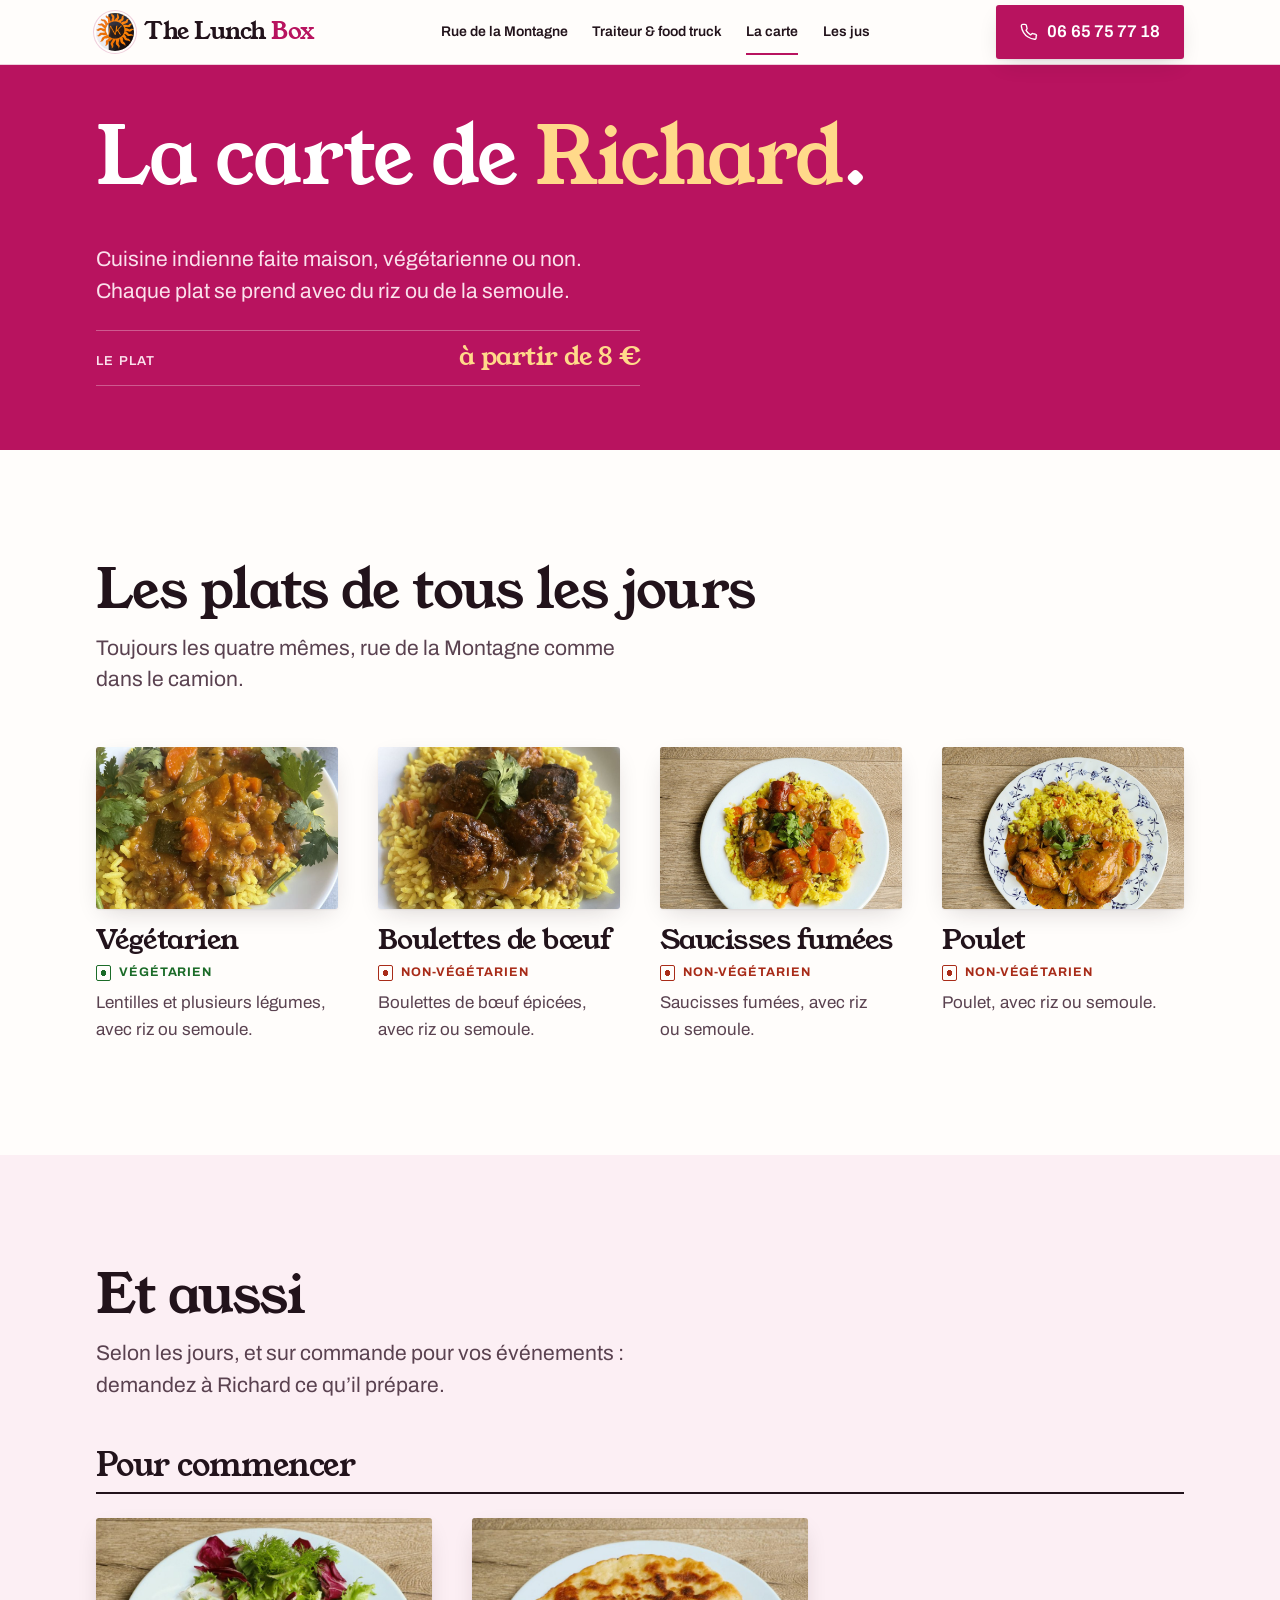
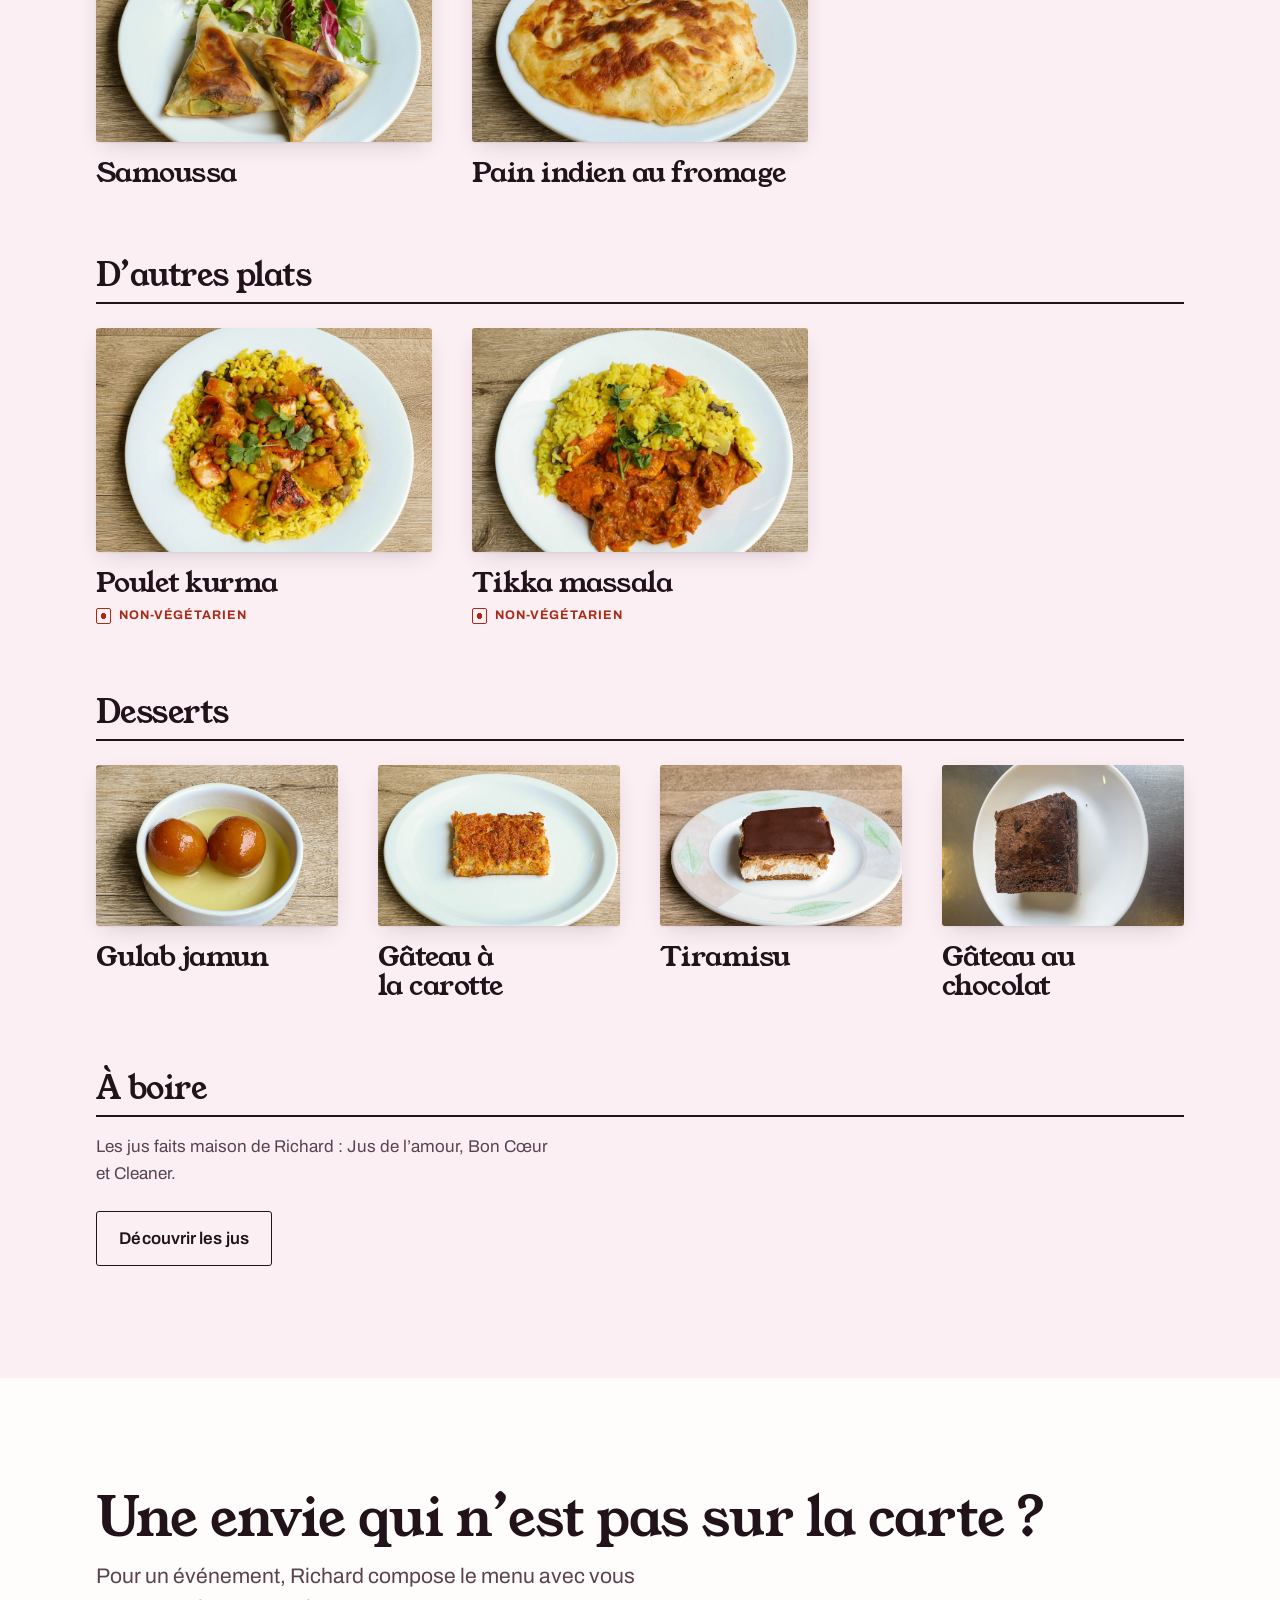
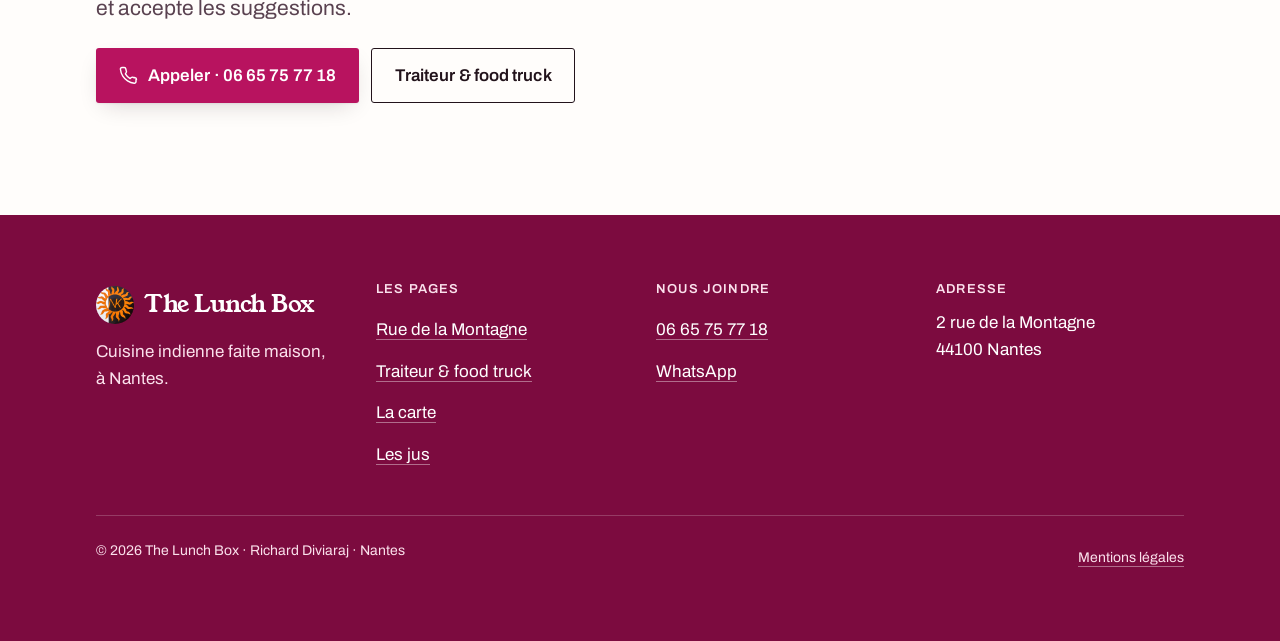
==== commit a0703267: "Ajoute les photos des boulettes, du végétarien et du gâteau au chocolat Photos envoyées par Richard " ====
--- a/carte.html
+++ b/carte.html
@@ -3,8 +3,8 @@
 <head>
 <meta charset="utf-8">
 <meta name="viewport" content="width=device-width, initial-scale=1">
-<title>La carte — cuisine indienne de Richard, The Lunch Box Nantes</title>
-<meta name="description" content="La carte de The Lunch Box à Nantes : poulet, boulettes de bœuf, saucisses fumées, végétarien, avec riz ou semoule, à partir de 8 €. Samoussas, pain indien au fromage, poulet kurma, tikka massala, gulab jamun, desserts.">
+<title>La carte de Richard, cuisine indienne à Nantes | The Lunch Box</title>
+<meta name="description" content="La carte de The Lunch Box à Nantes : poulet, boulettes de bœuf, saucisses fumées, végétarien, avec riz ou semoule, à partir de 8 €. Samoussas, pain indien au fromage, poulet kurma, tikka massala, gulab jamun, gâteau au chocolat, desserts.">
 <link rel="canonical" href="https://thelunchbox-nantes.fr/carte.html">
 <meta name="theme-color" content="#B8135F">
 <link rel="icon" href="favicon.ico" sizes="any">
@@ -15,14 +15,14 @@
 <meta property="og:type" content="website">
 <meta property="og:locale" content="fr_FR">
 <meta property="og:site_name" content="The Lunch Box">
-<meta property="og:title" content="La carte de Richard — The Lunch Box, Nantes">
+<meta property="og:title" content="La carte de Richard | The Lunch Box, Nantes">
 <meta property="og:description" content="Cuisine indienne faite maison, à partir de 8 €.">
 <meta property="og:image" content="https://thelunchbox-nantes.fr/assets/img/lunchbox.jpg">
 
 <link rel="preconnect" href="https://fonts.googleapis.com">
 <link rel="preconnect" href="https://fonts.gstatic.com" crossorigin>
 <link href="https://fonts.googleapis.com/css2?family=Young+Serif&family=Archivo:wght@400;500;600;700&display=swap" rel="stylesheet">
-<link rel="stylesheet" href="assets/css/site.css?v=2026-10-14c">
+<link rel="stylesheet" href="assets/css/site.css?v=2026-10-14d">
 
 <script type="application/ld+json">
 {
@@ -52,7 +52,8 @@
         { "@type": "MenuItem", "name": "Tikka massala" },
         { "@type": "MenuItem", "name": "Gulab jamun" },
         { "@type": "MenuItem", "name": "Gâteau à la carotte" },
-        { "@type": "MenuItem", "name": "Tiramisu" }
+        { "@type": "MenuItem", "name": "Tiramisu" },
+        { "@type": "MenuItem", "name": "Gâteau au chocolat" }
       ]
     }
   ]
@@ -124,7 +125,7 @@
       <div class="dishes">
         <article class="dish">
           <figure class="shot shot--wide">
-            <img src="assets/img/vegetarien.jpg" alt="Plat végétarien, légumes et champignons sur du riz safrané" width="900" height="600" loading="lazy" decoding="async">
+            <img src="assets/img/vegetarien.jpg" alt="Plat végétarien aux lentilles, carottes, courgette et haricots verts sur du riz safrané" width="900" height="600" loading="lazy" decoding="async">
           </figure>
           <h3 class="t-item">Végétarien</h3>
           <p class="mark-veg" data-veg="oui">Végétarien</p>
@@ -133,11 +134,7 @@
 
         <article class="dish">
           <figure class="shot shot--wide">
-            <!-- REMPLACER PAR : <img src="assets/img/boeuf.jpg" alt="Boulettes de bœuf épicées" width="900" height="600"> -->
-            <span class="shot__todo">
-              <svg width="26" height="26" viewBox="0 0 24 24" aria-hidden="true"><use href="#i-camera"/></svg>
-              <span>Photo des boulettes de bœuf</span>
-            </span>
+            <img src="assets/img/boeuf.jpg" alt="Boulettes de bœuf en sauce sur du riz safrané, avec de la coriandre" width="900" height="600" loading="lazy" decoding="async">
           </figure>
           <h3 class="t-item">Boulettes de bœuf</h3>
           <p class="mark-veg" data-veg="non">Non-végétarien</p>
@@ -212,7 +209,7 @@
 
       <div class="menu-group">
         <h3>Desserts</h3>
-        <div class="dishes dishes--3">
+        <div class="dishes">
           <article class="dish">
             <figure class="shot shot--wide">
               <img src="assets/img/gulab-jamun.jpg" alt="Deux gulab jamun dans leur sirop" width="900" height="600" loading="lazy" decoding="async">
@@ -230,6 +227,12 @@
               <img src="assets/img/tiramisu.jpg" alt="Une part de tiramisu nappée de chocolat" width="900" height="600" loading="lazy" decoding="async">
             </figure>
             <h3 class="t-item">Tiramisu</h3>
+          </article>
+          <article class="dish">
+            <figure class="shot shot--wide">
+              <img src="assets/img/gateau-chocolat.jpg" alt="Une part de gâteau au chocolat" width="900" height="600" loading="lazy" decoding="async">
+            </figure>
+            <h3 class="t-item">Gâteau au chocolat</h3>
           </article>
         </div>
       </div>
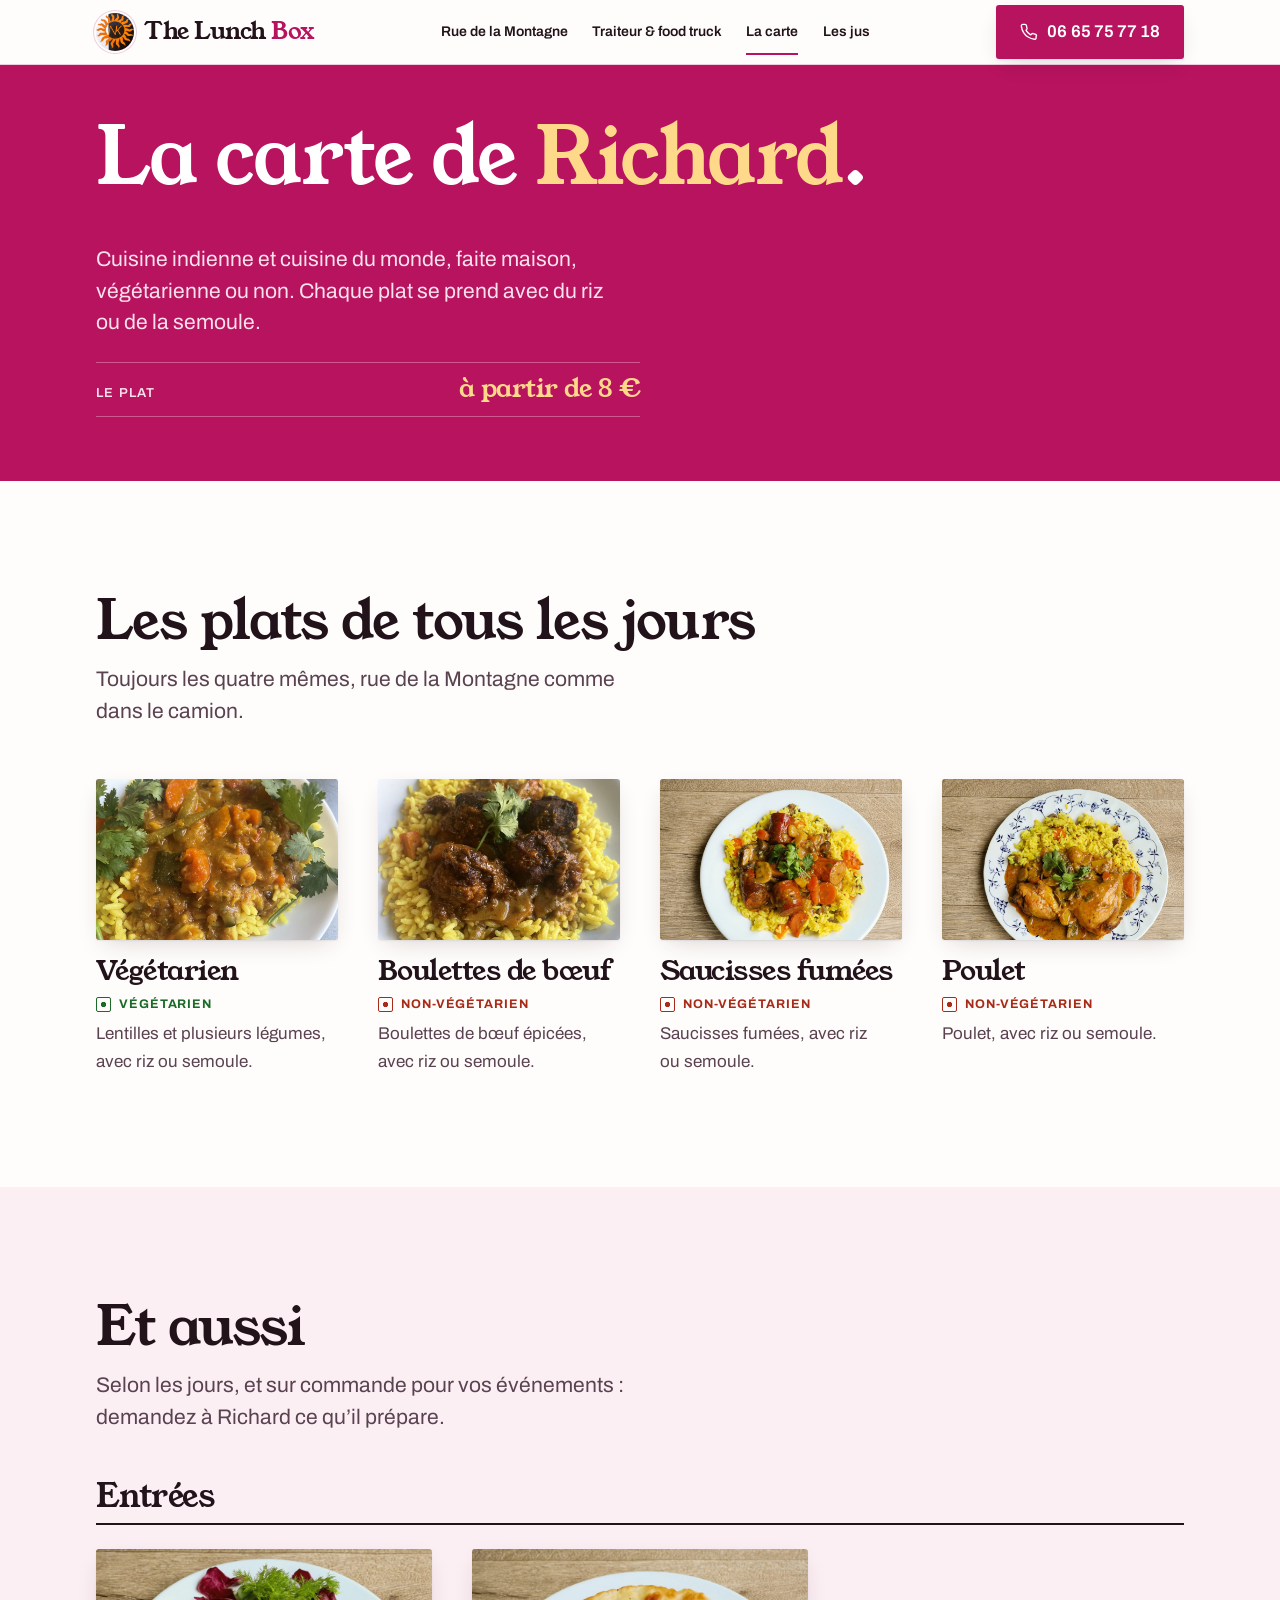
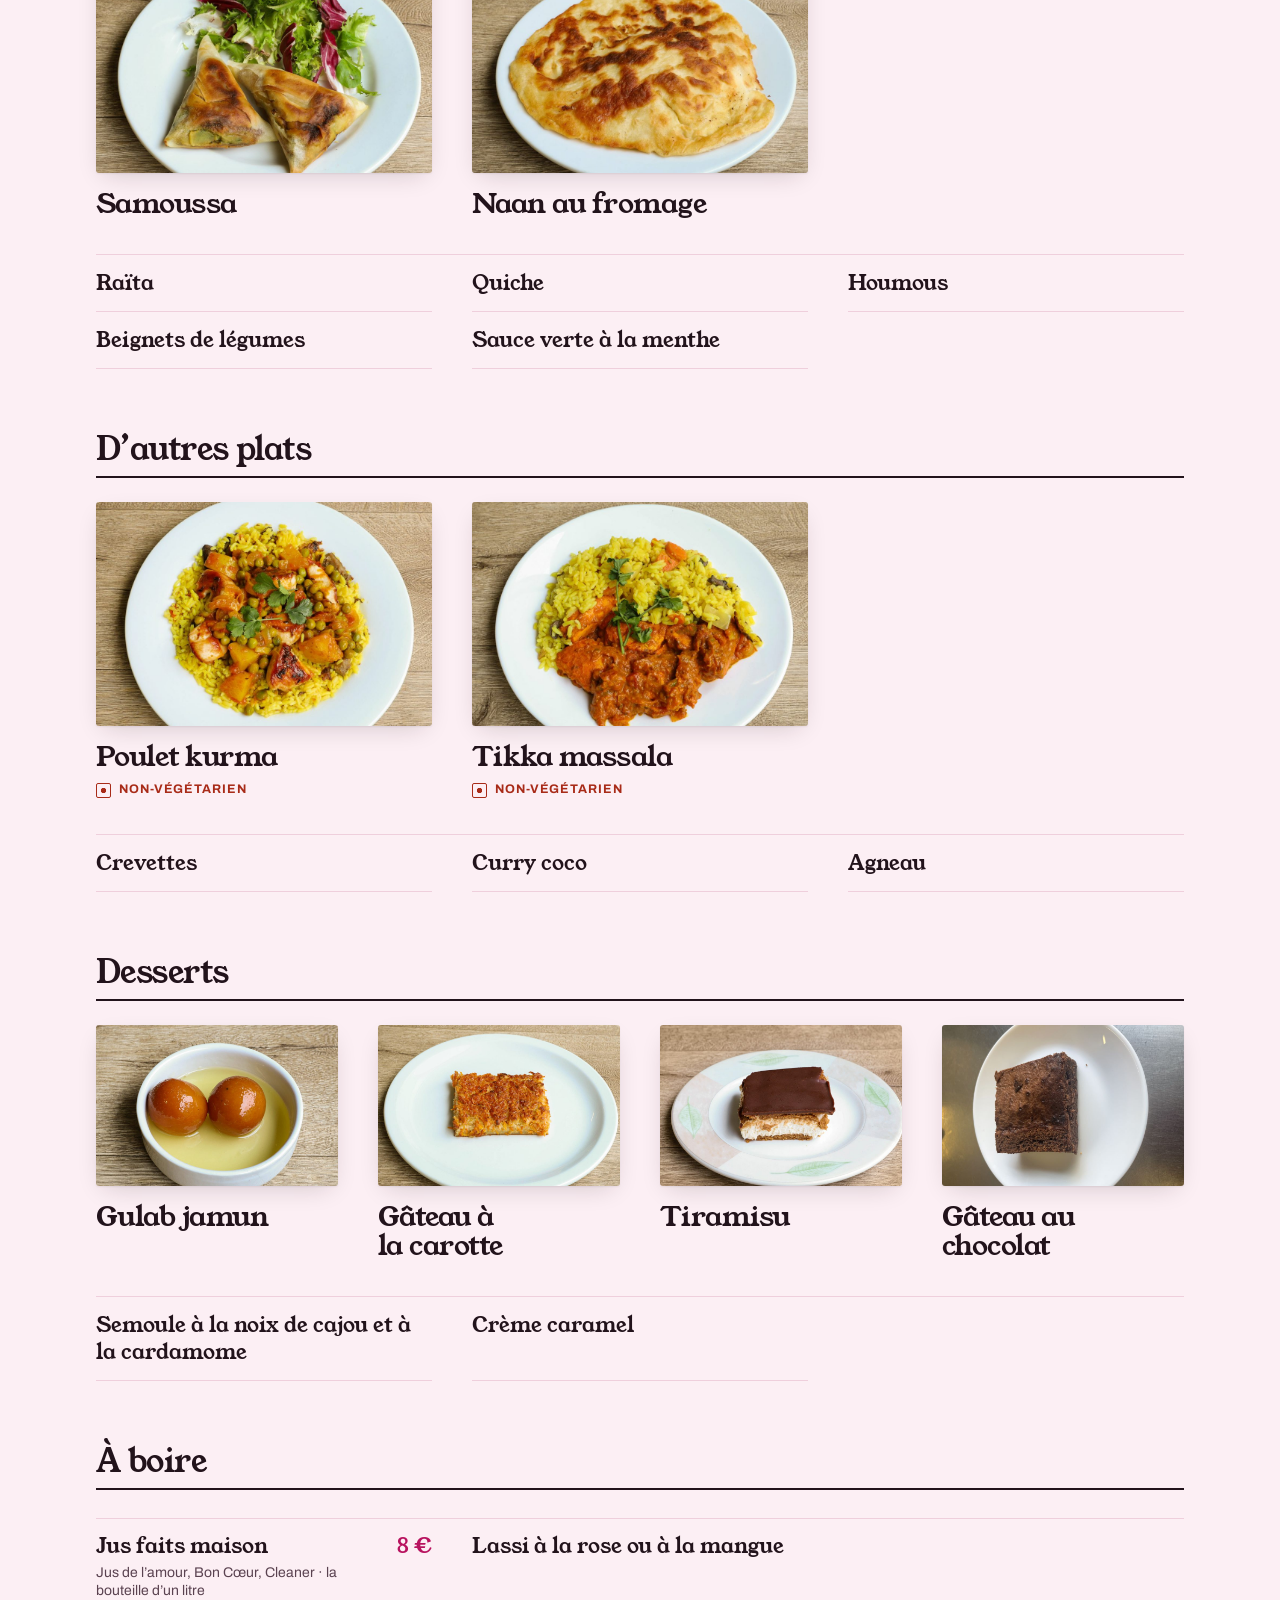
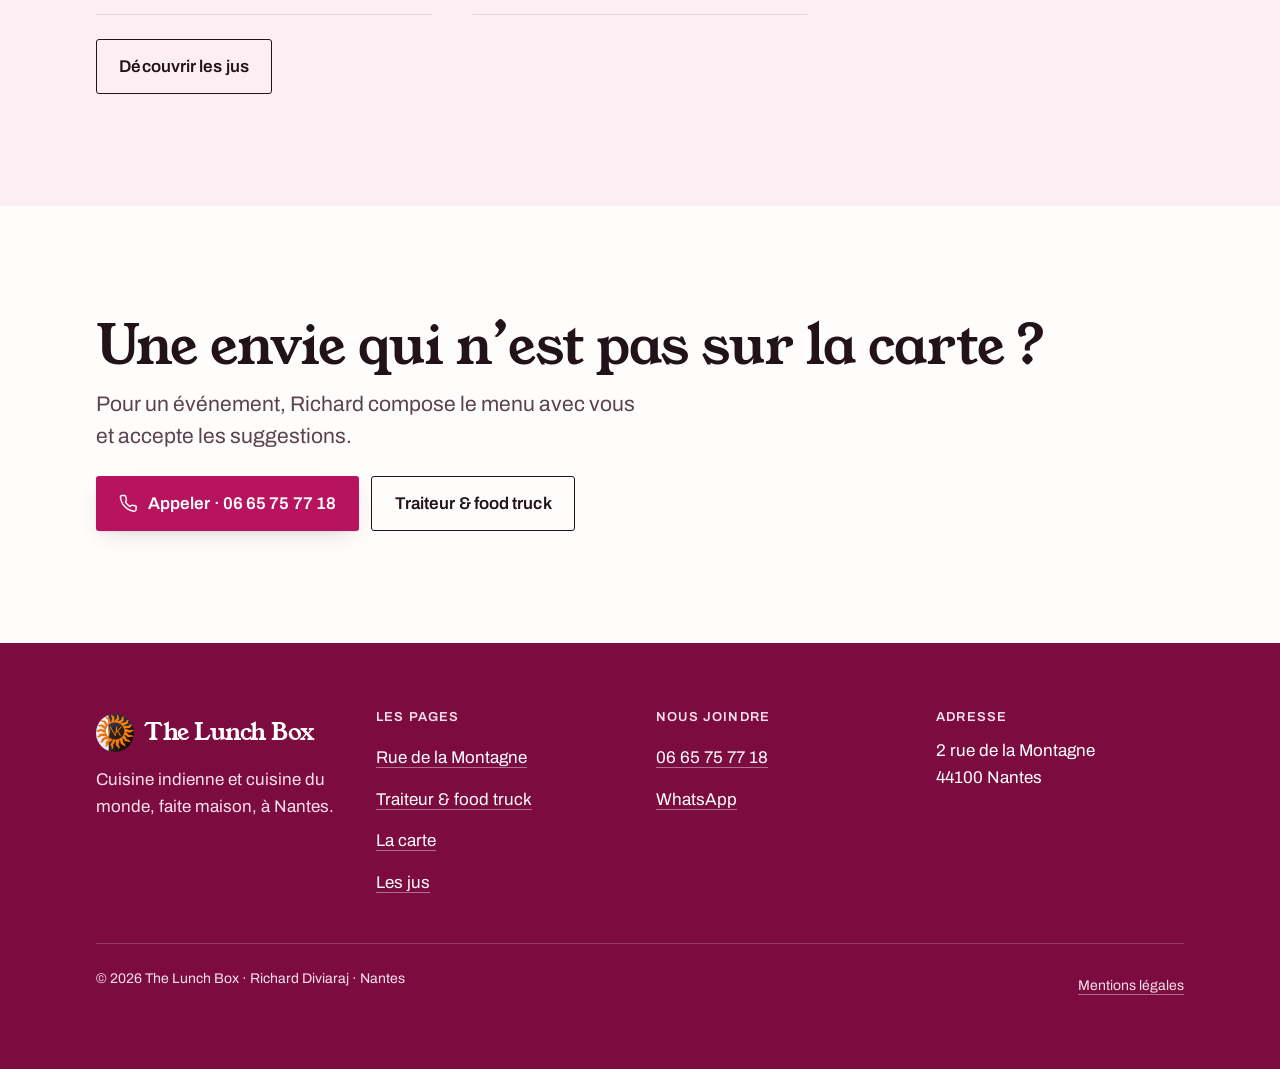
==== commit 71b4ca52: "Complète la carte avec les plats de Richard et le prix des jus Entrées, plats, desserts et lassi ajo" ====
--- a/carte.html
+++ b/carte.html
@@ -3,8 +3,8 @@
 <head>
 <meta charset="utf-8">
 <meta name="viewport" content="width=device-width, initial-scale=1">
-<title>La carte de Richard, cuisine indienne à Nantes | The Lunch Box</title>
-<meta name="description" content="La carte de The Lunch Box à Nantes : poulet, boulettes de bœuf, saucisses fumées, végétarien, avec riz ou semoule, à partir de 8 €. Samoussas, pain indien au fromage, poulet kurma, tikka massala, gulab jamun, gâteau au chocolat, desserts.">
+<title>La carte de Richard, cuisine indienne et du monde à Nantes | The Lunch Box</title>
+<meta name="description" content="La carte de The Lunch Box à Nantes : poulet, boulettes de bœuf, saucisses fumées, végétarien, avec riz ou semoule, à partir de 8 €. Entrées : samoussas, naan au fromage, raïta, houmous, beignets de légumes. Poulet kurma, tikka massala, crevettes, agneau. Desserts et lassi.">
 <link rel="canonical" href="https://thelunchbox-nantes.fr/carte.html">
 <meta name="theme-color" content="#B8135F">
 <link rel="icon" href="favicon.ico" sizes="any">
@@ -16,13 +16,13 @@
 <meta property="og:locale" content="fr_FR">
 <meta property="og:site_name" content="The Lunch Box">
 <meta property="og:title" content="La carte de Richard | The Lunch Box, Nantes">
-<meta property="og:description" content="Cuisine indienne faite maison, à partir de 8 €.">
+<meta property="og:description" content="Cuisine indienne et cuisine du monde, faite maison, à partir de 8 €.">
 <meta property="og:image" content="https://thelunchbox-nantes.fr/assets/img/lunchbox.jpg">
 
 <link rel="preconnect" href="https://fonts.googleapis.com">
 <link rel="preconnect" href="https://fonts.gstatic.com" crossorigin>
 <link href="https://fonts.googleapis.com/css2?family=Young+Serif&family=Archivo:wght@400;500;600;700&display=swap" rel="stylesheet">
-<link rel="stylesheet" href="assets/css/site.css?v=2026-10-14d">
+<link rel="stylesheet" href="assets/css/site.css?v=2026-10-15a">
 
 <script type="application/ld+json">
 {
@@ -47,13 +47,25 @@
       "name": "Et aussi",
       "hasMenuItem": [
         { "@type": "MenuItem", "name": "Samoussa" },
-        { "@type": "MenuItem", "name": "Pain indien au fromage" },
+        { "@type": "MenuItem", "name": "Naan au fromage" },
+        { "@type": "MenuItem", "name": "Raïta" },
+        { "@type": "MenuItem", "name": "Quiche" },
+        { "@type": "MenuItem", "name": "Houmous" },
+        { "@type": "MenuItem", "name": "Beignets de légumes" },
+        { "@type": "MenuItem", "name": "Sauce verte à la menthe" },
         { "@type": "MenuItem", "name": "Poulet kurma" },
         { "@type": "MenuItem", "name": "Tikka massala" },
+        { "@type": "MenuItem", "name": "Crevettes" },
+        { "@type": "MenuItem", "name": "Curry coco" },
+        { "@type": "MenuItem", "name": "Agneau" },
         { "@type": "MenuItem", "name": "Gulab jamun" },
         { "@type": "MenuItem", "name": "Gâteau à la carotte" },
         { "@type": "MenuItem", "name": "Tiramisu" },
-        { "@type": "MenuItem", "name": "Gâteau au chocolat" }
+        { "@type": "MenuItem", "name": "Gâteau au chocolat" },
+        { "@type": "MenuItem", "name": "Semoule à la noix de cajou et à la cardamome" },
+        { "@type": "MenuItem", "name": "Crème caramel" },
+        { "@type": "MenuItem", "name": "Lassi à la rose ou à la mangue" },
+        { "@type": "MenuItem", "name": "Jus faits maison, la bouteille d’un litre", "offers": { "@type": "Offer", "price": "8", "priceCurrency": "EUR" } }
       ]
     }
   ]
@@ -107,7 +119,7 @@
   <div class="splash">
   <section class="wrap hero" style="padding-bottom:clamp(2.5rem,6vw,4rem)">
     <h1 class="t-hero">La carte de <em>Richard</em>.</h1>
-    <p class="lede muted" style="max-width:44ch">Cuisine indienne faite maison, végétarienne ou non.
+    <p class="lede muted" style="max-width:44ch">Cuisine indienne et cuisine du monde, faite maison, végétarienne ou non.
       Chaque plat se prend avec du riz ou de la semoule.</p>
     <dl class="facts" style="max-width:34rem">
       <div><dt>Le plat</dt><dd class="price">à partir de 8 €</dd></div>
@@ -170,7 +182,7 @@
         vos événements : demandez à Richard ce qu’il prépare.</p>
 
       <div class="menu-group" style="margin-top:clamp(2rem,5vw,3rem)">
-        <h3>Pour commencer</h3>
+        <h3>Entrées</h3>
         <div class="dishes dishes--3">
           <article class="dish">
             <figure class="shot shot--wide">
@@ -180,11 +192,18 @@
           </article>
           <article class="dish">
             <figure class="shot shot--wide">
-              <img src="assets/img/pain-fromage.jpg" alt="Pain indien au fromage, doré" width="900" height="600" loading="lazy" decoding="async">
-            </figure>
-            <h3 class="t-item">Pain indien au fromage</h3>
+              <img src="assets/img/pain-fromage.jpg" alt="Naan au fromage, doré" width="900" height="600" loading="lazy" decoding="async">
+            </figure>
+            <h3 class="t-item">Naan au fromage</h3>
           </article>
         </div>
+        <ul class="menu-list">
+          <li>Raïta</li>
+          <li>Quiche</li>
+          <li>Houmous</li>
+          <li>Beignets de légumes</li>
+          <li>Sauce verte à la menthe</li>
+        </ul>
       </div>
 
       <div class="menu-group">
@@ -205,6 +224,11 @@
             <p class="mark-veg" data-veg="non">Non-végétarien</p>
           </article>
         </div>
+        <ul class="menu-list">
+          <li>Crevettes</li>
+          <li>Curry coco</li>
+          <li>Agneau</li>
+        </ul>
       </div>
 
       <div class="menu-group">
@@ -235,12 +259,18 @@
             <h3 class="t-item">Gâteau au chocolat</h3>
           </article>
         </div>
+        <ul class="menu-list">
+          <li>Semoule à la noix de cajou et à la cardamome</li>
+          <li>Crème caramel</li>
+        </ul>
       </div>
 
       <div class="menu-group">
         <h3>À boire</h3>
-        <p class="muted" style="margin-top:1rem;max-width:52ch">Les jus faits maison de Richard :
-          Jus de l’amour, Bon Cœur et Cleaner.</p>
+        <ul class="menu-list">
+          <li><span>Jus faits maison<small>Jus de l’amour, Bon Cœur, Cleaner · la bouteille d’un litre</small></span><span class="menu-list__price">8 €</span></li>
+          <li>Lassi à la rose ou à la mangue</li>
+        </ul>
         <div class="stack"><a class="btn btn--line" href="jus.html">Découvrir les jus</a></div>
       </div>
     </div>
@@ -268,7 +298,7 @@
     <div class="foot__grid">
       <div>
         <p class="mark" style="margin-bottom:.4rem"><img src="assets/img/logo-nk.jpg" alt="" width="40" height="40" loading="lazy">The Lunch Box</p>
-        <p class="muted">Cuisine indienne faite maison, à Nantes.</p>
+        <p class="muted">Cuisine indienne et cuisine du monde, faite maison, à Nantes.</p>
       </div>
       <div>
         <p class="label">Les pages</p>
--- a/assets/css/site.css
+++ b/assets/css/site.css
@@ -757,3 +757,33 @@
 /* Sur petit écran, les intitulés du menu se raccourcissent pour que les
    quatre pages tiennent sur une ligne : « Montagne », « Traiteur ». */
 @media (max-width: 33.999rem) { .nav__plus { display: none; } .nav { gap: 1.1rem; } }
+
+/* --- Carte : les plats sans photo ---------------------------------------- */
+/* Une liste nue, en filets, sous les cartes photo : pas d'emplacement vide. */
+.menu-list {
+  display: grid;
+  column-gap: 2.5rem;
+  margin-top: 1.75rem;
+  border-top: 1px solid var(--paper-edge);
+}
+@media (min-width: 46rem) { .menu-list { grid-template-columns: repeat(2, 1fr); } }
+@media (min-width: 64rem) { .menu-list { grid-template-columns: repeat(3, 1fr); } }
+.menu-list li {
+  display: flex;
+  align-items: baseline;
+  justify-content: space-between;
+  gap: 1rem;
+  padding-block: .9rem;
+  border-bottom: 1px solid var(--paper-edge);
+  font-family: var(--display);
+  font-size: clamp(1.1rem, 1rem + .45vw, 1.3rem);
+  line-height: 1.3;
+}
+.menu-list small {
+  display: block;
+  margin-top: .2rem;
+  font-family: var(--text);
+  font-size: .875rem;
+  color: var(--ink-soft);
+}
+.menu-list__price { color: var(--brand); white-space: nowrap; }
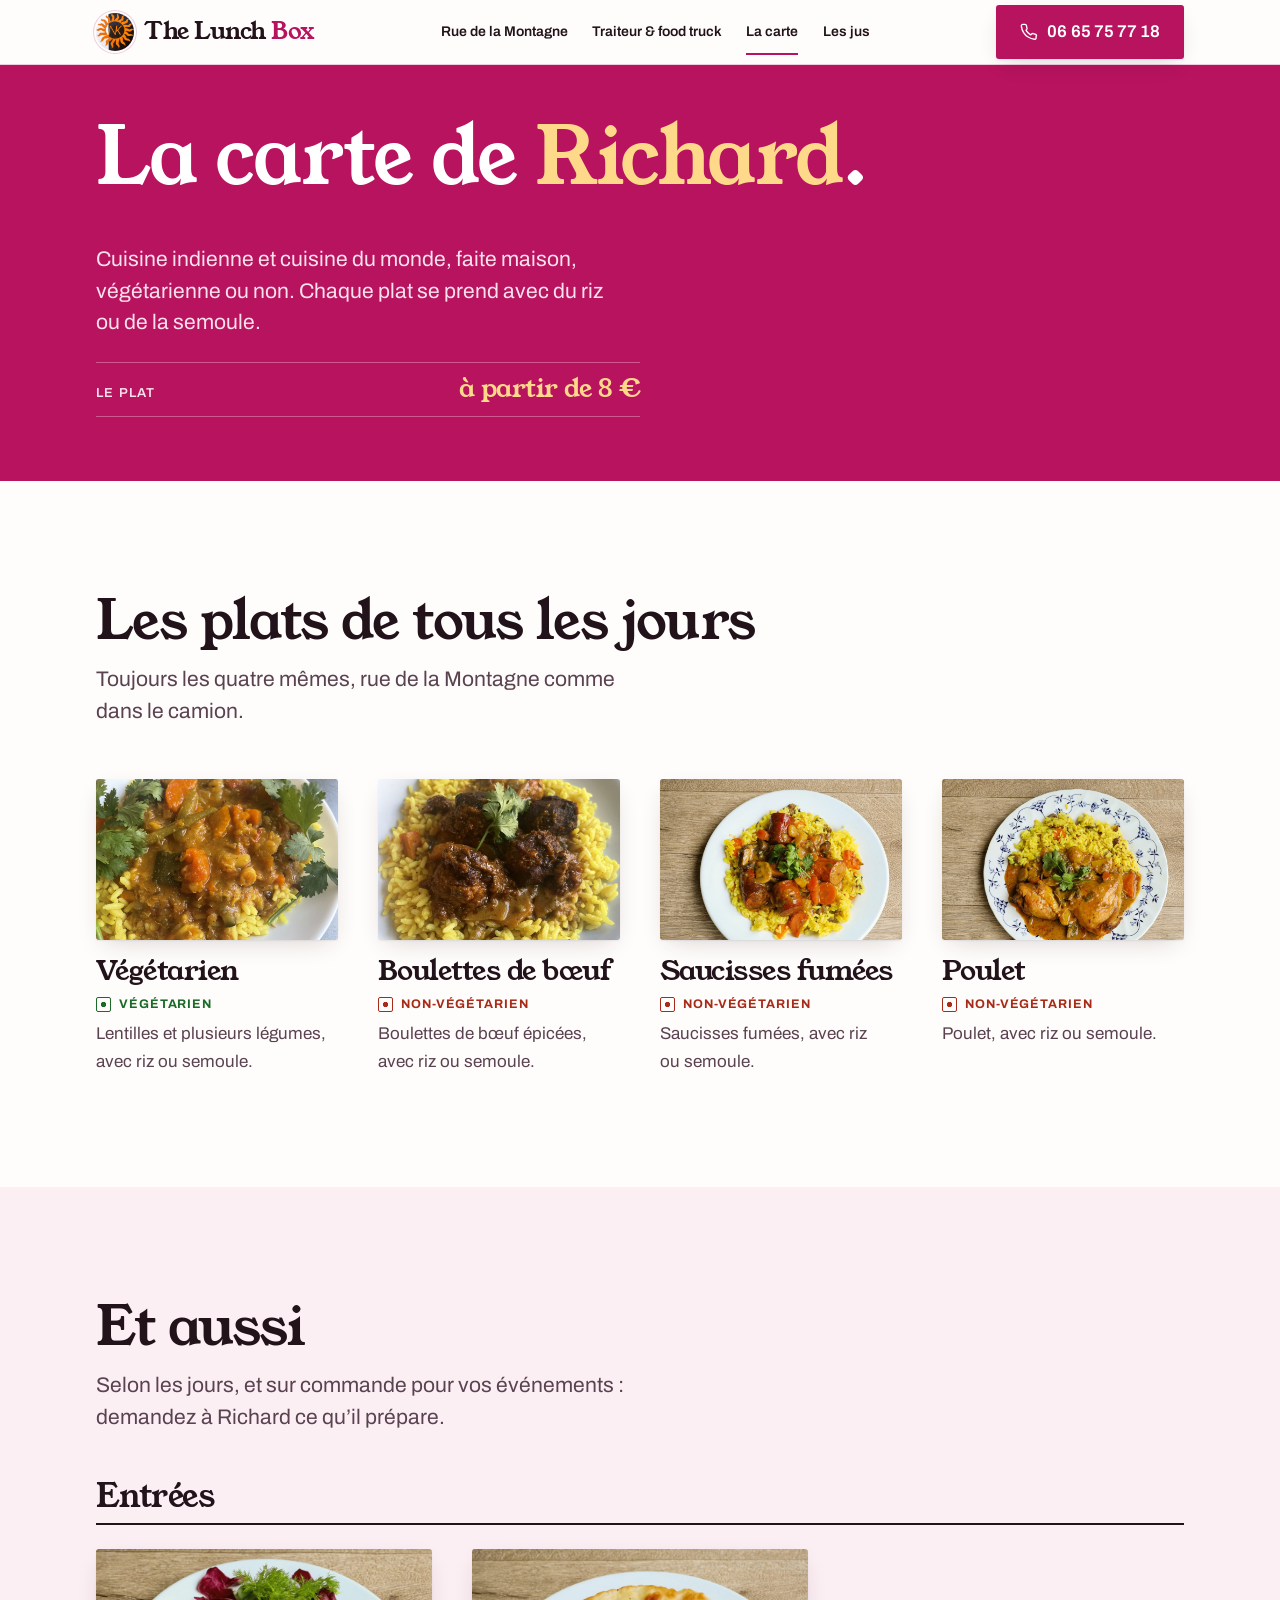
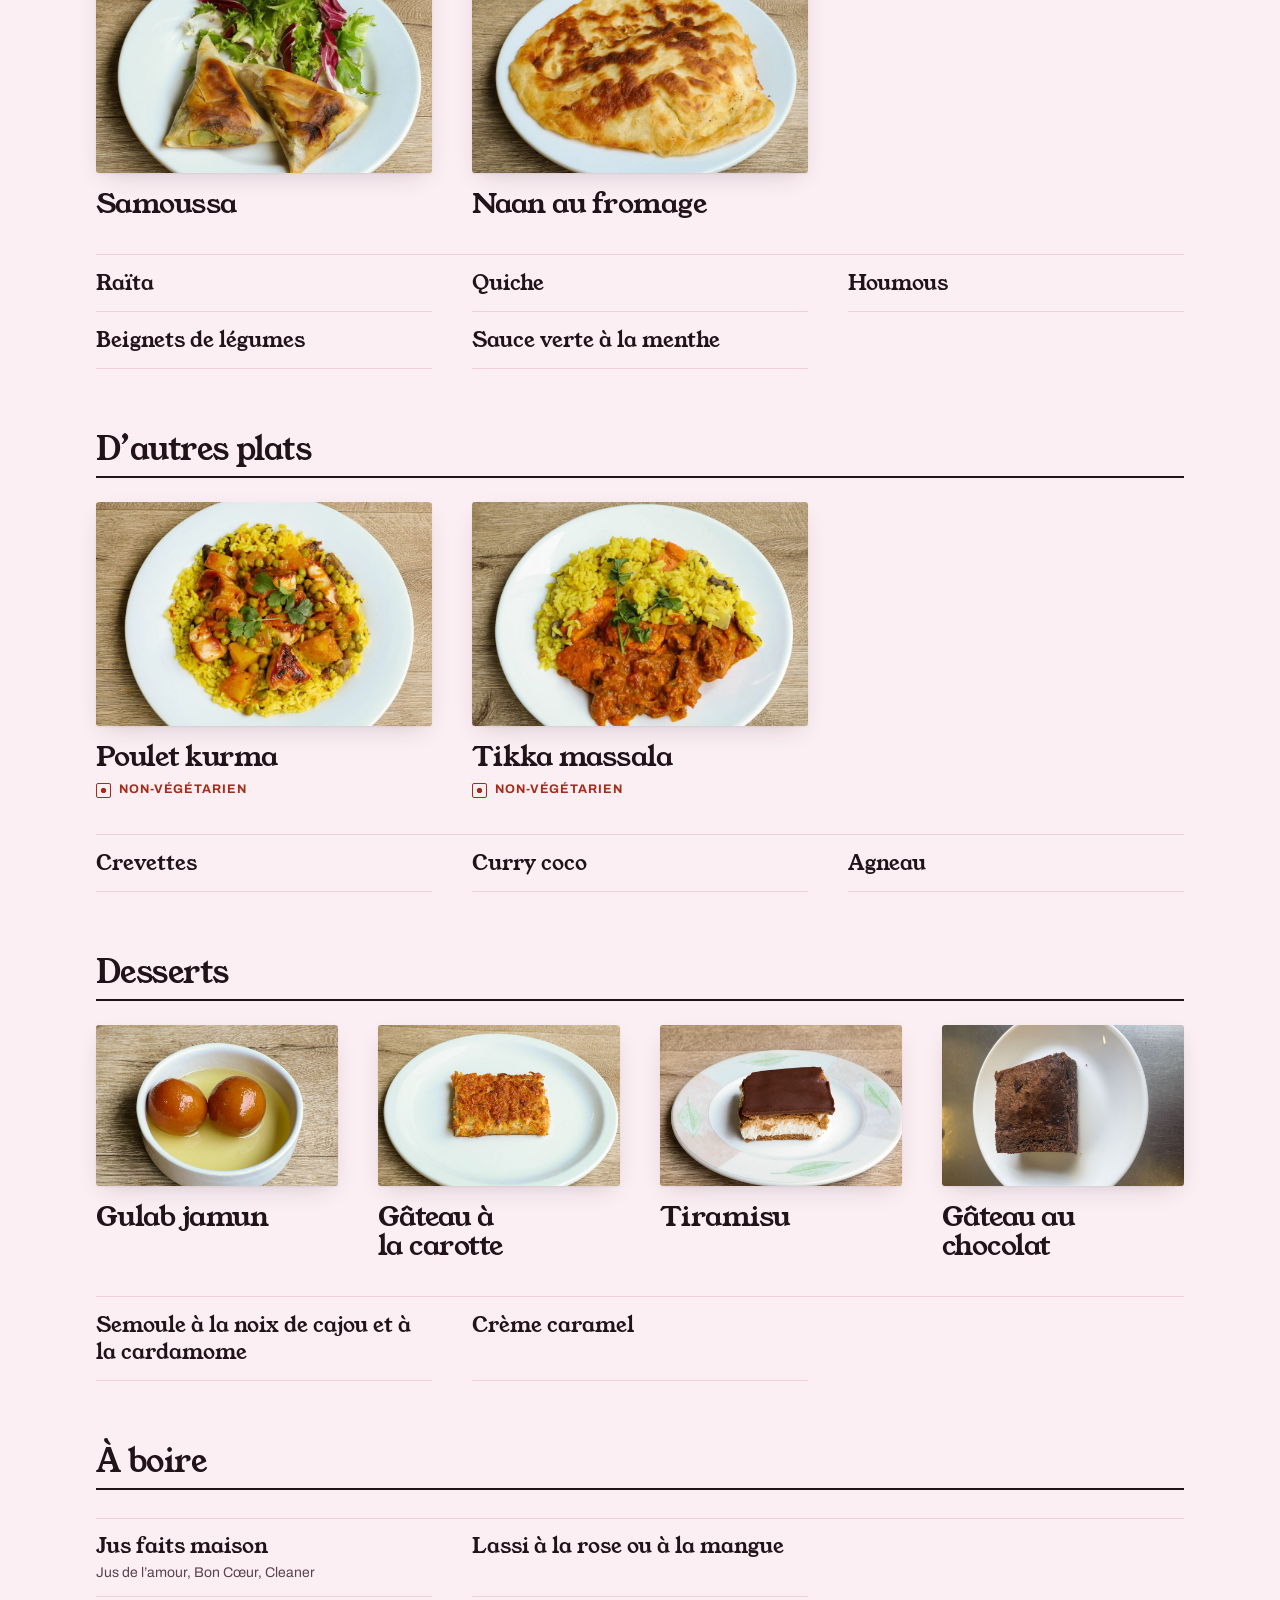
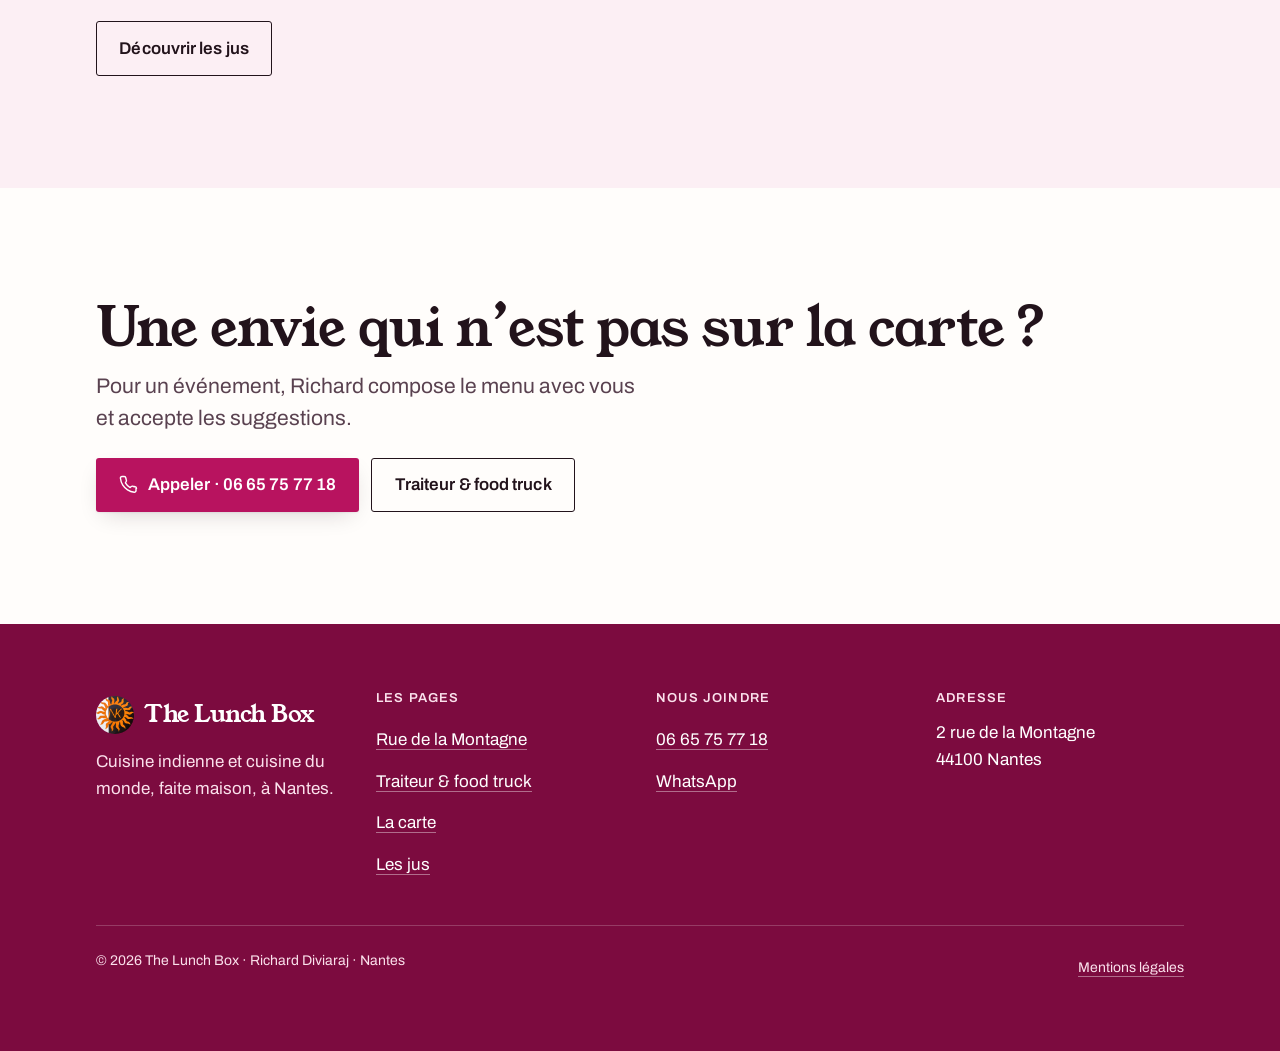
==== commit e379d9e8: "Retire le prix des jus de la carte Il reste affiché sur la page des jus.  Co-Authored-By: Claude Opu" ====
--- a/carte.html
+++ b/carte.html
@@ -65,7 +65,7 @@
         { "@type": "MenuItem", "name": "Semoule à la noix de cajou et à la cardamome" },
         { "@type": "MenuItem", "name": "Crème caramel" },
         { "@type": "MenuItem", "name": "Lassi à la rose ou à la mangue" },
-        { "@type": "MenuItem", "name": "Jus faits maison, la bouteille d’un litre", "offers": { "@type": "Offer", "price": "8", "priceCurrency": "EUR" } }
+        { "@type": "MenuItem", "name": "Jus faits maison" }
       ]
     }
   ]
@@ -268,7 +268,7 @@
       <div class="menu-group">
         <h3>À boire</h3>
         <ul class="menu-list">
-          <li><span>Jus faits maison<small>Jus de l’amour, Bon Cœur, Cleaner · la bouteille d’un litre</small></span><span class="menu-list__price">8 €</span></li>
+          <li><span>Jus faits maison<small>Jus de l’amour, Bon Cœur, Cleaner</small></span></li>
           <li>Lassi à la rose ou à la mangue</li>
         </ul>
         <div class="stack"><a class="btn btn--line" href="jus.html">Découvrir les jus</a></div>
--- a/assets/css/site.css
+++ b/assets/css/site.css
@@ -786,4 +786,3 @@
   font-size: .875rem;
   color: var(--ink-soft);
 }
-.menu-list__price { color: var(--brand); white-space: nowrap; }
